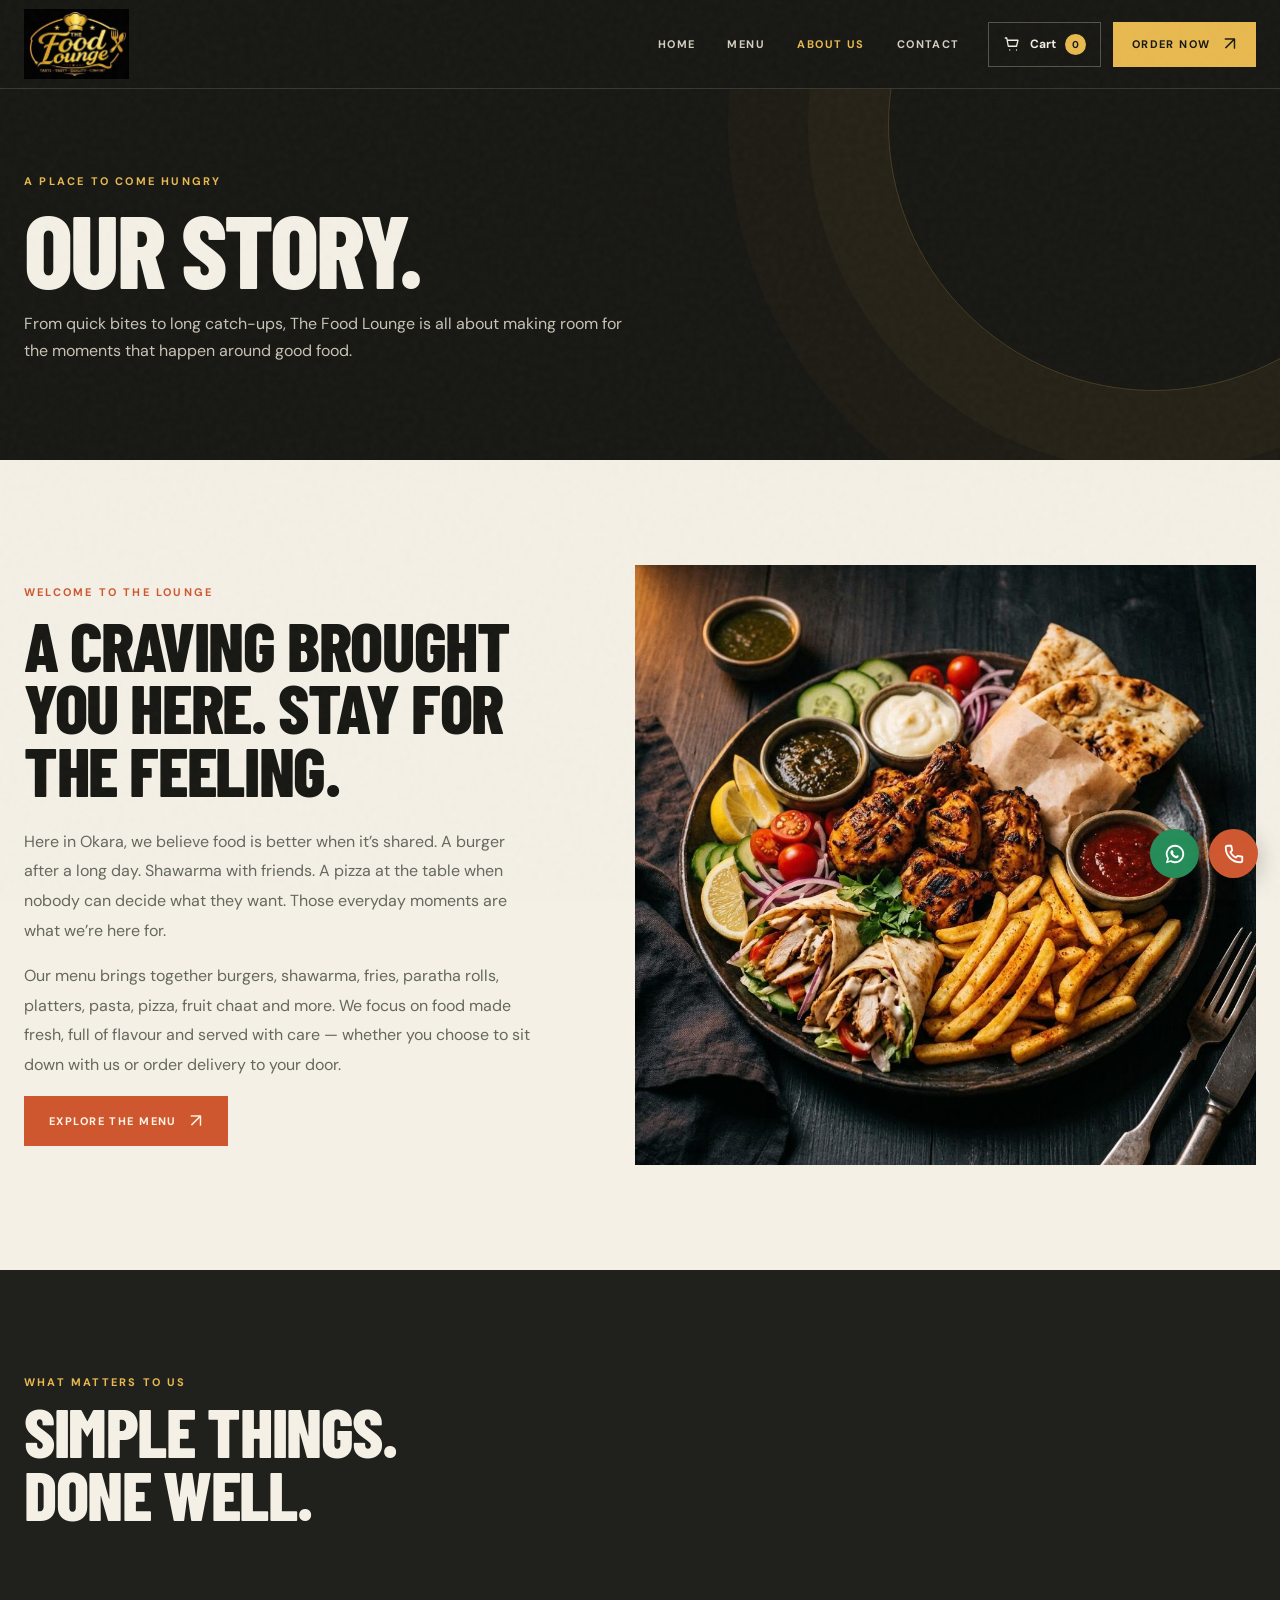
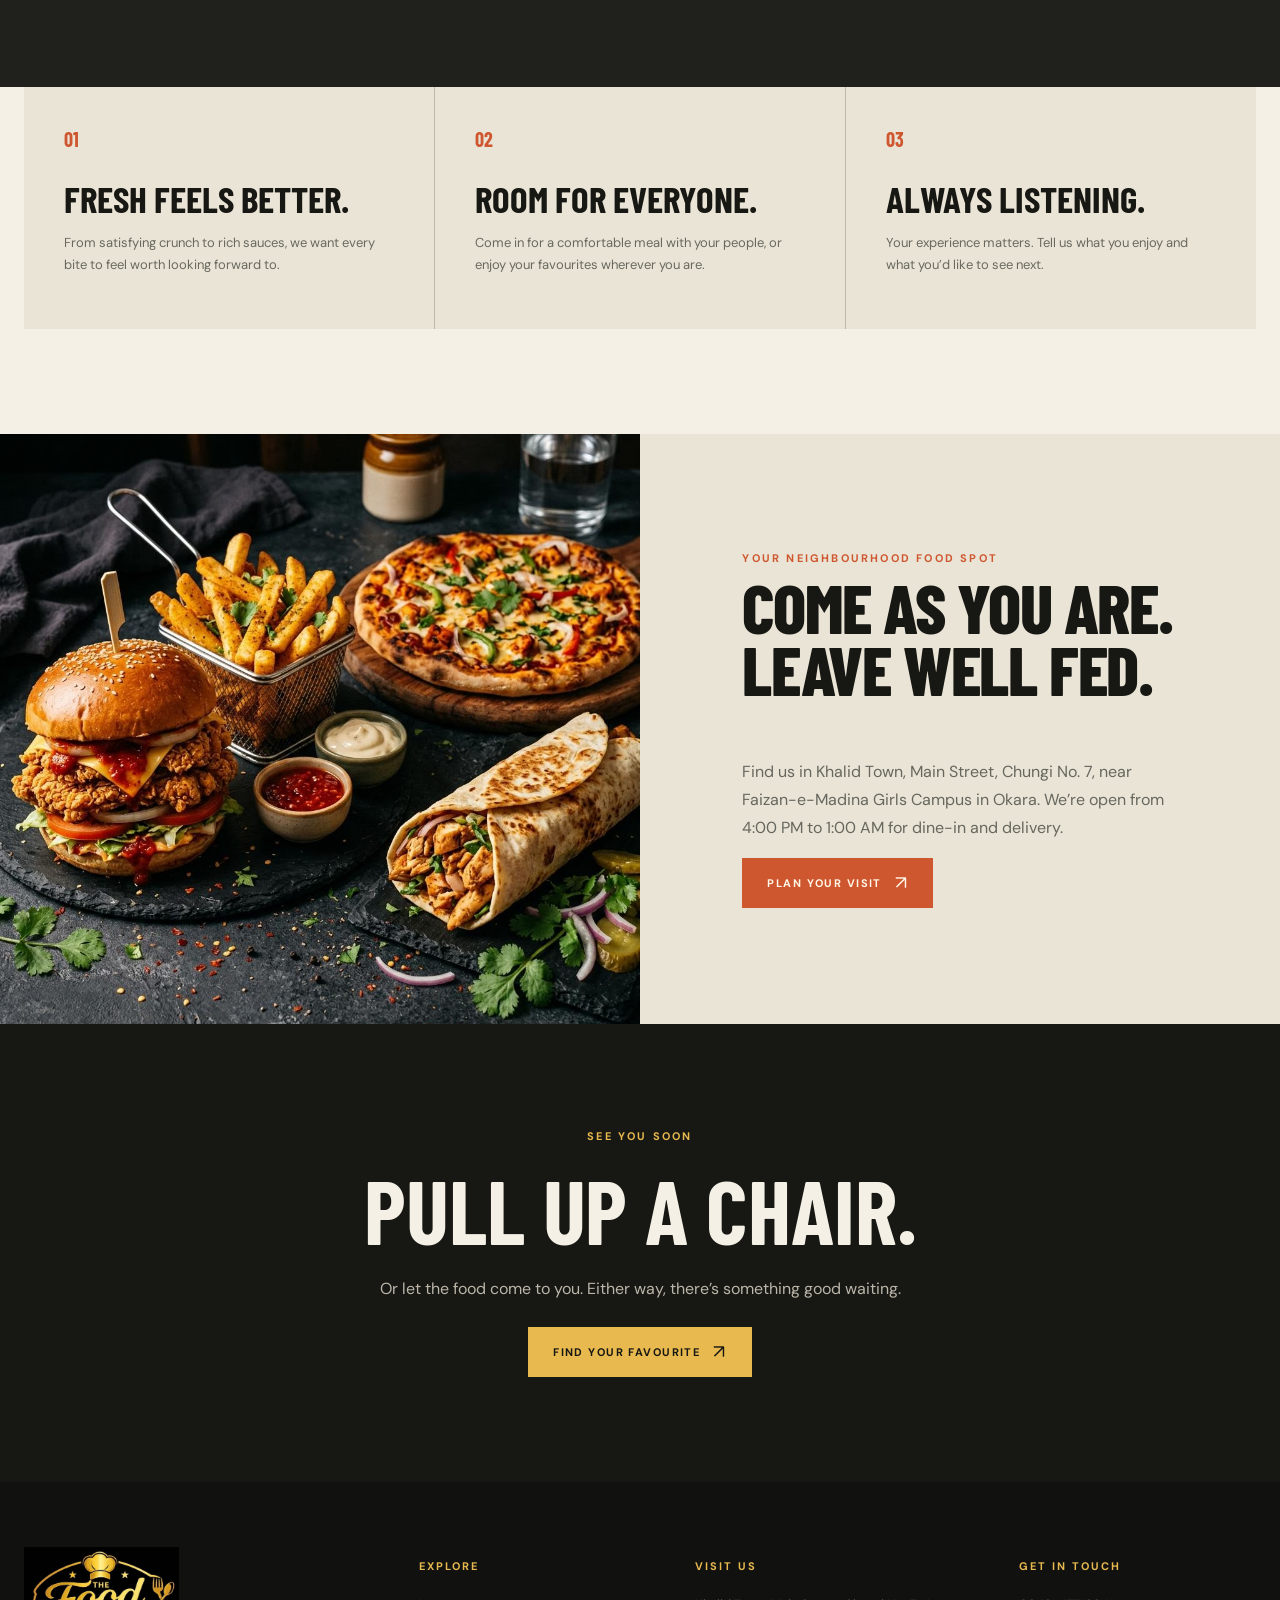
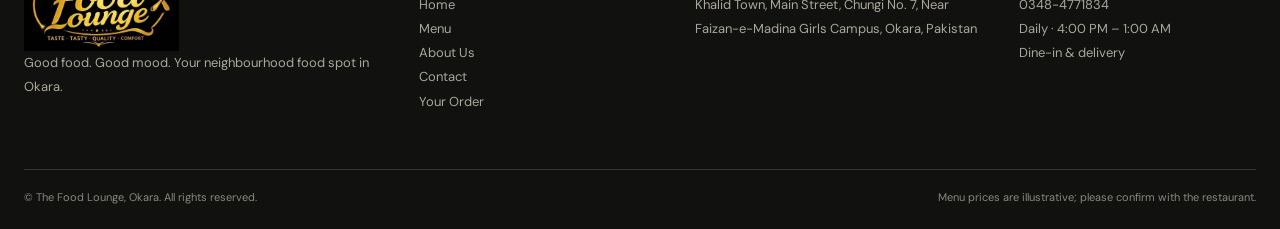
==== about.html @ 2a0e7af7 "new commit" ====
<!doctype html><html lang="en"><head><meta charset="utf-8"><meta name="viewport" content="width=device-width, initial-scale=1"><title>About Us | The Food Lounge Okara</title><meta name="description" content="Get to know The Food Lounge in Okara: fresh food, satisfying flavours, relaxed dine-in and convenient delivery."><meta property="og:type" content="website"><meta property="og:title" content="About The Food Lounge"><meta property="og:description" content="Good food and good company in the heart of Okara."><link rel="icon" href="assets/images/the-food-lounge-logo.jpg">  <script type="module" crossorigin src="./assets/main-DGqqAz1d.js"></script>
  <link rel="stylesheet" crossorigin href="./assets/main-Db4y8y1l.css">
</head><body>
<header class="site-header"><div class="wrap header-inner"><a class="brand" href="index.html" aria-label="The Food Lounge home"><img src="assets/images/the-food-lounge-logo.jpg" alt="The Food Lounge gold logo"></a><nav class="desktop-nav" aria-label="Main navigation"><a href="index.html">Home</a><a href="menu.html">Menu</a><a href="about.html" aria-current="page">About Us</a><a href="contact.html">Contact</a></nav><div class="header-actions"><a class="cart-link" href="order.html" aria-label="View order cart"><svg viewBox="0 0 24 24" fill="none" stroke="currentColor" stroke-width="1.7" aria-hidden="true"><path d="M3 4h2l2 11h11l2-8H6M9 20h.01M18 20h.01" stroke-linecap="round" stroke-linejoin="round"/></svg><span>Cart</span><span class="cart-count" data-cart-count>0</span></a><a class="btn btn-gold" href="menu.html">Order Now <span class="arrow">↗</span></a><button class="menu-toggle" type="button" aria-label="Open navigation" aria-expanded="false" aria-controls="mobile-nav"><span></span><span></span></button></div></div><nav class="mobile-nav" id="mobile-nav" aria-label="Mobile navigation"><a href="index.html">Home</a><a href="menu.html">Menu</a><a href="about.html" aria-current="page">About Us</a><a href="contact.html">Contact</a><a href="order.html">Order Now</a></nav></header>
<main><section class="page-hero"><div class="wrap"><p class="eyebrow light">A place to come hungry</p><h1 class="display">OUR STORY.</h1><p>From quick bites to long catch-ups, The Food Lounge is all about making room for the moments that happen around good food.</p></div></section><section class="section"><div class="wrap story-grid"><div><p class="eyebrow">Welcome to the lounge</p><h2 class="section-title">A craving brought you here. Stay for the feeling.</h2><p>Here in Okara, we believe food is better when it’s shared. A burger after a long day. Shawarma with friends. A pizza at the table when nobody can decide what they want. Those everyday moments are what we’re here for.</p><p>Our menu brings together burgers, shawarma, fries, paratha rolls, platters, pasta, pizza, fruit chaat and more. We focus on food made fresh, full of flavour and served with care — whether you choose to sit down with us or order delivery to your door.</p><a class="btn" href="menu.html">Explore the menu <span class="arrow">↗</span></a></div><img src="assets/images/platter.jpg" alt="A sharing platter with chicken, fries and sauces" loading="lazy"></div></section><section class="section dark-section"><div class="wrap"><p class="eyebrow light">What matters to us</p><h2 class="section-title">Simple things.<br>Done well.</h2></div></section><section class="section" style="padding-top:0"><div class="wrap values-grid"><article class="value"><b>01</b><h3>Fresh feels better.</h3><p>From satisfying crunch to rich sauces, we want every bite to feel worth looking forward to.</p></article><article class="value"><b>02</b><h3>Room for everyone.</h3><p>Come in for a comfortable meal with your people, or enjoy your favourites wherever you are.</p></article><article class="value"><b>03</b><h3>Always listening.</h3><p>Your experience matters. Tell us what you enjoy and what you’d like to see next.</p></article></div></section><section class="split-section"><div class="split-photo"><img src="assets/images/hero-feast.jpg" alt="An appetizing spread of fast food favourites" loading="lazy"></div><div class="split-copy"><p class="eyebrow">Your neighbourhood food spot</p><h2 class="section-title">Come as you are. Leave well fed.</h2><p>Find us in Khalid Town, Main Street, Chungi No. 7, near Faizan-e-Madina Girls Campus in Okara. We’re open from 4:00 PM to 1:00 AM for dine-in and delivery.</p><a class="btn" href="contact.html">Plan your visit <span class="arrow">↗</span></a></div></section><section class="final-cta"><p class="eyebrow light">See you soon</p><h2>Pull up a chair.</h2><p>Or let the food come to you. Either way, there’s something good waiting.</p><a class="btn btn-gold" href="menu.html">Find your favourite <span class="arrow">↗</span></a></section></main>
<footer class="site-footer"><div class="wrap"><div class="footer-grid"><div class="footer-brand"><a href="index.html"><img src="assets/images/the-food-lounge-logo.jpg" alt="The Food Lounge"></a><p>Good food. Good mood. Your neighbourhood food spot in Okara.</p></div><div><h3>Explore</h3><ul><li><a href="index.html">Home</a></li><li><a href="menu.html">Menu</a></li><li><a href="about.html">About Us</a></li><li><a href="contact.html">Contact</a></li><li><a href="order.html">Your Order</a></li></ul></div><div><h3>Visit us</h3><p>Khalid Town, Main Street, Chungi No. 7, Near Faizan-e-Madina Girls Campus, Okara, Pakistan</p></div><div><h3>Get in touch</h3><p><a href="tel:03484771834">0348-4771834</a><br>Daily · 4:00 PM – 1:00 AM<br>Dine-in & delivery</p></div></div><div class="footer-bottom"><span>© The Food Lounge, Okara. All rights reserved.</span><span>Menu prices are illustrative; please confirm with the restaurant.</span></div></div></footer>
<div class="float-actions"><a href="https://wa.me/923484771834" target="_blank" rel="noopener noreferrer" aria-label="Chat with The Food Lounge on WhatsApp"><svg viewBox="0 0 24 24" fill="currentColor" aria-hidden="true"><path d="M12 2a10 10 0 0 0-8.6 15.1L2 22l5.1-1.3A10 10 0 1 0 12 2Zm0 18a8 8 0 0 1-4.1-1.1l-.3-.2-3 .8.8-2.9-.2-.3A8 8 0 1 1 12 20Zm4.4-5.9c-.2-.1-1.4-.7-1.6-.8-.2-.1-.4-.1-.6.1l-.7.8c-.2.2-.3.2-.5.1a6.5 6.5 0 0 1-3.2-2.8c-.2-.3.2-.3.6-1 .1-.2 0-.4 0-.5l-.7-1.7c-.2-.4-.4-.4-.6-.4h-.5c-.2 0-.5.1-.7.3-.2.3-.9.9-.9 2.1s.9 2.4 1 2.6a9 9 0 0 0 3.5 3.1c1.4.6 1.9.7 2.6.6.4-.1 1.4-.6 1.6-1.2.2-.5.2-1 .2-1.1-.1-.1-.2-.2-.5-.3Z"/></svg></a><a class="call" href="tel:03484771834" aria-label="Call The Food Lounge"><svg viewBox="0 0 24 24" fill="none" stroke="currentColor" stroke-width="2" aria-hidden="true"><path d="M5 3h4l1 5-2 2c1.3 2.5 3.5 4.7 6 6l2-2 5 1v4c0 1-1 2-2 2C10 21 3 14 3 5c0-1 1-2 2-2Z" stroke-linejoin="round"/></svg></a></div><div class="toast" role="status" aria-live="polite"></div></body></html>
---- assets/main-Db4y8y1l.css ----
@import"https://fonts.googleapis.com/css2?family=Barlow+Condensed:wght@500;600;700;800;900&family=DM+Sans:wght@400;500;600;700&display=swap";:root{--ink:#171713;--coal:#20211d;--cream:#f4f0e6;--paper:#eae4d6;--gold:#e8b94f;--ember:#cf572f;--muted:#ada99c;--line:rgba(244,240,230,.17);--font-display:"Barlow Condensed",sans-serif;--font-body:"DM Sans",sans-serif}*{box-sizing:border-box}html{scroll-behavior:smooth}body{margin:0;background:var(--cream);color:var(--ink);font-family:var(--font-body);-webkit-font-smoothing:antialiased}body:after{content:"";position:fixed;inset:0;pointer-events:none;z-index:100;opacity:.035;background-image:url("data:image/svg+xml,%3Csvg viewBox='0 0 180 180' xmlns='http://www.w3.org/2000/svg'%3E%3Cfilter id='n'%3E%3CfeTurbulence type='fractalNoise' baseFrequency='.75' numOctaves='3' stitchTiles='stitch'/%3E%3C/filter%3E%3Crect width='100%25' height='100%25' filter='url(%23n)'/%3E%3C/svg%3E")}img{display:block;max-width:100%}a{text-decoration:none;color:inherit}button,input,textarea,select{font:inherit}button{cursor:pointer}button:disabled{opacity:.55;cursor:not-allowed}a:focus-visible,button:focus-visible,input:focus-visible,textarea:focus-visible,select:focus-visible{outline:2px solid var(--ember);outline-offset:3px}h1,h2,h3,p{margin-top:0}.wrap{width:min(100% - 48px,1320px);margin-inline:auto}.eyebrow{font-size:11px;font-weight:700;letter-spacing:.2em;text-transform:uppercase;color:var(--ember)}.eyebrow.light{color:var(--gold)}.display{font-family:var(--font-display);font-size:clamp(54px,8vw,118px);line-height:.86;letter-spacing:-.025em;text-transform:uppercase;font-weight:800}.section-title{font-family:var(--font-display);font-size:clamp(44px,5.4vw,78px);line-height:.9;letter-spacing:-.02em;text-transform:uppercase;font-weight:800}.body-lead{font-size:17px;line-height:1.7;color:#67685e;max-width:560px}.btn{border:1px solid transparent;display:inline-flex;align-items:center;justify-content:center;gap:13px;padding:15px 24px;min-height:50px;background:var(--ember);color:#fff6e7;font-size:11px;letter-spacing:.13em;text-transform:uppercase;font-weight:700;transition:transform .25s,background .25s,border-color .25s}.btn:hover{transform:translateY(-3px);background:#af4523}.btn-gold{background:var(--gold);color:var(--ink)}.btn-gold:hover{background:#f4ca69}.btn-outline{background:transparent;color:inherit;border-color:currentColor}.btn-outline:hover{background:var(--ink);color:var(--cream)}.btn-light{background:var(--cream);color:var(--ink)}.btn-light:hover{background:var(--gold)}.arrow{font-size:19px;font-weight:400;line-height:0}.site-header{position:sticky;top:0;z-index:50;background:#171713;color:var(--cream);border-bottom:1px solid #383831;transition:box-shadow .3s}.site-header.scrolled{box-shadow:0 10px 35px #0005}.header-inner{height:88px;display:flex;align-items:center;justify-content:space-between;gap:28px}.brand{display:flex;align-items:center;gap:12px;flex-shrink:0}.brand img{width:105px;height:71px;object-fit:contain}.brand-word{font-family:var(--font-display);font-size:22px;line-height:.87;font-weight:800;text-transform:uppercase;letter-spacing:.03em;display:none}.desktop-nav{display:flex;align-items:center;gap:32px;margin-left:auto}.desktop-nav a{font-size:11px;font-weight:700;text-transform:uppercase;letter-spacing:.13em;color:#d3cfc3;transition:color .2s}.desktop-nav a:hover,.desktop-nav a[aria-current=page]{color:var(--gold)}.header-actions{display:flex;align-items:center;gap:12px}.cart-link{border:1px solid #555348;display:inline-flex;align-items:center;justify-content:center;gap:9px;padding:0 14px;height:45px;font-size:12px;font-weight:700;white-space:nowrap}.cart-link svg{width:18px;height:18px}.cart-count{background:var(--gold);color:var(--ink);width:21px;height:21px;border-radius:50%;display:grid;place-items:center;font-size:10px}.header-actions .btn{min-height:45px;padding:12px 18px}.menu-toggle{display:none;width:45px;height:45px;border:1px solid #555348;background:none;color:var(--cream);align-items:center;justify-content:center;flex-direction:column;gap:5px}.menu-toggle span{width:19px;height:1px;background:currentColor;transition:transform .25s,opacity .25s}.menu-toggle[aria-expanded=true] span:first-child{transform:translateY(3px) rotate(45deg)}.menu-toggle[aria-expanded=true] span:last-child{transform:translateY(-3px) rotate(-45deg)}.mobile-nav{display:none;background:#20211d;border-top:1px solid #393a32;padding:10px 24px 24px}.mobile-nav a{display:block;border-bottom:1px solid #393a32;padding:15px 0;font-family:var(--font-display);font-size:26px;text-transform:uppercase;font-weight:700}.mobile-nav.open{display:block;animation:menuDown .25s ease both}@keyframes menuDown{0%{opacity:0;transform:translateY(-10px)}to{opacity:1;transform:translateY(0)}}.hero{background:var(--ink);color:var(--cream);min-height:680px;position:relative;overflow:hidden;display:grid;grid-template-columns:45% 55%}.hero-copy{padding:92px 3vw 65px max(24px,calc((100vw - 1320px)/2));position:relative;z-index:2;display:flex;flex-direction:column;align-items:flex-start;justify-content:center}.hero h1{font-family:var(--font-display);font-size:clamp(76px,8vw,142px);line-height:.78;letter-spacing:-.035em;text-transform:uppercase;margin:26px 0 30px}.hero h1 em{font-style:normal;color:var(--gold)}.hero-copy>p:not(.eyebrow){max-width:450px;color:#c9c4b8;line-height:1.75;font-size:16px}.hero-actions{display:flex;gap:12px;flex-wrap:wrap;margin-top:21px}.hero-image{min-height:620px;position:relative}.hero-image img{width:100%;height:100%;object-fit:cover}.hero-image:before{content:"";position:absolute;inset:0;background:linear-gradient(90deg,var(--ink) 0%,transparent 31%),linear-gradient(0deg,#17171380,transparent 28%);z-index:1}.hero-stamp{position:absolute;z-index:2;right:7%;bottom:9%;border:1px solid #f4f0e68a;border-radius:50%;width:120px;height:120px;display:flex;align-items:center;justify-content:center;text-align:center;transform:rotate(10deg);font-family:var(--font-display);font-weight:700;font-size:18px;line-height:.9;text-transform:uppercase;background:#17171385}.hero-meta{margin-top:58px;display:flex;align-items:center;gap:28px;color:#d7d1c1;font-size:11px;font-weight:700;letter-spacing:.1em;text-transform:uppercase}.hero-meta span+span{border-left:1px solid #5b584d;padding-left:28px}.ticker{background:var(--gold);overflow:hidden;white-space:nowrap;padding:13px 0;color:var(--ink);font-family:var(--font-display);font-weight:800;font-size:17px;text-transform:uppercase;letter-spacing:.13em}.ticker-track{display:inline-block;animation:marquee 38s linear infinite}.ticker span{padding:0 30px}.ticker b{font-size:10px;vertical-align:middle}@keyframes marquee{to{transform:translate(-50%)}}.section{padding:105px 0}.section-heading{display:flex;justify-content:space-between;align-items:end;gap:32px;margin-bottom:38px}.section-heading h2{margin:10px 0 0}.section-heading p{max-width:350px;color:#66675e;font-size:14px;line-height:1.7;margin:0}.popular-grid{display:grid;grid-template-columns:1.18fr 1fr 1fr;gap:16px}.food-card{background:#fffaf0;overflow:hidden;min-width:0;border:1px solid #e5dccb;transition:transform .25s,box-shadow .25s}.food-card:hover{transform:translateY(-5px);box-shadow:0 18px 40px #34271718}.food-card .card-image{height:235px;overflow:hidden;position:relative;background:#35352e}.food-card.featured .card-image{height:330px}.food-card img{width:100%;height:100%;object-fit:cover;transition:transform .55s}.food-card:hover img{transform:scale(1.05)}.card-image .tag{position:absolute;top:16px;left:16px;background:var(--gold);color:var(--ink);font-size:10px;text-transform:uppercase;letter-spacing:.1em;font-weight:700;padding:8px 11px}.food-card-body{padding:24px}.food-card h3{font-family:var(--font-display);font-size:30px;text-transform:uppercase;line-height:1;margin:0 0 8px}.food-card p{color:#77776d;font-size:13px;line-height:1.55;min-height:40px;margin:0 0 18px}.card-bottom{display:flex;align-items:center;justify-content:space-between;gap:10px}.price{font-family:var(--font-display);font-size:26px;font-weight:700;white-space:nowrap}.price small{font-size:11px;font-family:var(--font-body);font-weight:600;color:#77776d}.add-btn{background:var(--ink);color:var(--cream);border:0;padding:12px 14px;font-size:10px;font-weight:700;letter-spacing:.1em;text-transform:uppercase;white-space:nowrap;transition:background .2s}.add-btn:hover{background:var(--ember)}.dark-section{background:var(--coal);color:var(--cream)}.categories-grid{display:grid;grid-template-columns:repeat(4,1fr);border-top:1px solid var(--line);border-left:1px solid var(--line)}.category-tile{padding:26px 25px 24px;border-right:1px solid var(--line);border-bottom:1px solid var(--line);min-height:148px;display:flex;flex-direction:column;justify-content:space-between;transition:background .25s;color:var(--cream)}.category-tile:hover{background:#303129}.category-tile span:first-child{font-size:11px;color:var(--gold);letter-spacing:.14em}.category-tile strong{font-family:var(--font-display);font-size:31px;line-height:1;text-transform:uppercase}.category-tile .arrow{align-self:flex-end;color:var(--gold)}.split-section{display:grid;grid-template-columns:1fr 1fr;min-height:590px}.split-photo{position:relative;overflow:hidden;background:#333}.split-photo img{width:100%;height:100%;object-fit:cover;position:absolute;inset:0}.split-copy{padding:100px min(8vw,110px);display:flex;flex-direction:column;align-items:start;justify-content:center;background:var(--paper)}.split-copy .section-title{max-width:540px}.split-copy p:not(.eyebrow){max-width:460px;color:#66675e;line-height:1.75}.feature-list{list-style:none;padding:0;margin:20px 0 30px;width:100%;max-width:490px}.feature-list li{border-top:1px solid #c9c1b2;padding:15px 0;display:flex;gap:20px;font-size:14px}.feature-list b{font-family:var(--font-display);font-size:19px;color:var(--ember)}.service-grid{display:grid;grid-template-columns:1fr 1fr;gap:18px}.service-card{padding:48px;background:#eee7d9;min-height:300px;display:flex;flex-direction:column;align-items:start;justify-content:space-between}.service-card:nth-child(2){background:#d9c5a0}.service-card .service-num{font-family:var(--font-display);font-size:18px;color:var(--ember)}.service-card h3{font-family:var(--font-display);font-size:49px;text-transform:uppercase;line-height:.95;margin:0}.service-card p{max-width:400px;color:#55554d;line-height:1.65;font-size:14px}.service-card a{font-size:11px;text-transform:uppercase;font-weight:800;letter-spacing:.1em;border-bottom:1px solid currentColor;padding-bottom:6px}.quote-section{text-align:center;padding:115px 0;background:var(--cream)}.quote-section .section-title{max-width:930px;margin:18px auto 24px}.quote-section p:last-child{color:#77776d;font-size:14px}.location-band{background:var(--ember);color:var(--cream);padding:70px 0}.location-band .wrap{display:flex;justify-content:space-between;align-items:center;gap:32px}.location-band h2{font-family:var(--font-display);font-size:clamp(43px,5vw,74px);line-height:.95;text-transform:uppercase;margin:8px 0 0}.location-band p{font-size:14px;line-height:1.7;max-width:470px}.final-cta{background:var(--ink);color:var(--cream);text-align:center;padding:105px 24px}.final-cta h2{font-family:var(--font-display);font-size:clamp(55px,7vw,105px);text-transform:uppercase;line-height:.87;margin:14px 0 29px}.final-cta p{color:#bbb6a9;margin-bottom:28px}.site-footer{background:#11120f;color:#d1cabb;padding:65px 0 25px}.footer-grid{display:grid;grid-template-columns:1.5fr 1fr 1.2fr 1fr;gap:40px}.footer-brand img{width:155px}.site-footer h3{color:var(--gold);font-size:11px;text-transform:uppercase;letter-spacing:.18em;margin:12px 0 20px}.site-footer p,.site-footer a{font-size:13px;line-height:1.85;color:#aaa69a}.site-footer a:hover{color:var(--gold)}.site-footer ul{list-style:none;padding:0;margin:0}.footer-bottom{border-top:1px solid #35362f;margin-top:55px;padding-top:20px;display:flex;justify-content:space-between;gap:20px;color:#89877d;font-size:11px}.float-actions{position:fixed;right:22px;bottom:22px;z-index:45;display:flex;flex-direction:row;align-items:center;gap:10px}.float-actions a{width:49px;height:49px;display:grid;place-items:center;border-radius:50%;background:#248c58;color:#fff;box-shadow:0 6px 23px #0004;transition:transform .25s}.float-actions a:hover{transform:translateY(-4px)}.float-actions a.call{background:var(--ember)}.float-actions svg{width:22px;height:22px}.page-hero{background:var(--ink);color:var(--cream);padding:85px 0 80px;position:relative;overflow:hidden}.page-hero:after{content:"";position:absolute;width:530px;height:530px;border:1px solid #e8b94f3a;border-radius:50%;right:-140px;top:-230px;box-shadow:0 0 0 80px #e8b94f0a,0 0 0 160px #e8b94f07}.page-hero .wrap{position:relative;z-index:1}.page-hero h1{margin:16px 0 18px}.page-hero p:last-child{color:#c8c3b5;max-width:620px;line-height:1.7}.menu-layout{display:grid;grid-template-columns:230px minmax(0,1fr);gap:42px;padding:58px 0 105px}.menu-sidebar{position:sticky;top:110px;align-self:start}.menu-sidebar h2{font-family:var(--font-display);font-size:23px;text-transform:uppercase}.category-nav{display:flex;flex-direction:column;gap:3px}.category-nav a{padding:12px 14px;font-size:12px;font-weight:700;text-transform:uppercase;letter-spacing:.07em;border-left:2px solid transparent;transition:background .2s}.category-nav a:hover,.category-nav a.active{background:#e7decf;border-left-color:var(--ember)}.menu-main{min-width:0}.menu-note{background:#e8dfcc;padding:15px 20px;font-size:12px;line-height:1.5;color:#5d594e;border-left:3px solid var(--ember);margin-bottom:34px}.menu-section{scroll-margin-top:110px;margin-bottom:60px}.menu-section-head{display:flex;align-items:baseline;justify-content:space-between;border-bottom:1px solid #cfc7b8;margin-bottom:19px;padding-bottom:12px}.menu-section-head h2{font-family:var(--font-display);font-size:43px;text-transform:uppercase;line-height:1;margin:0}.menu-section-head span{color:var(--ember);font-family:var(--font-display);font-size:18px;font-weight:700}.menu-grid{display:grid;grid-template-columns:repeat(2,minmax(0,1fr));gap:15px}.menu-grid .food-card{display:grid;grid-template-columns:38% 62%;min-height:188px}.menu-grid .card-image{height:100%;min-height:188px}.menu-grid .food-card-body{padding:19px;display:flex;flex-direction:column}.menu-grid .food-card h3{font-size:25px}.menu-grid .food-card p{font-size:12px;min-height:0;flex:1;margin-bottom:12px}.menu-grid .price{font-size:23px}.menu-grid .add-btn{padding:10px;font-size:9px}.story-grid{display:grid;grid-template-columns:.9fr 1.1fr;gap:8vw;align-items:center}.story-grid img{width:100%;height:600px;object-fit:cover}.story-grid .section-title{margin:15px 0 26px}.story-grid p:not(.eyebrow){line-height:1.85;color:#66675e}.values-grid{display:grid;grid-template-columns:repeat(3,1fr);gap:1px;background:#bdb7a9}.value{padding:40px;background:var(--paper);min-height:235px}.value b{color:var(--ember);font-family:var(--font-display);font-size:20px}.value h3{font-family:var(--font-display);font-size:37px;text-transform:uppercase;margin:24px 0 12px}.value p{font-size:13px;color:#69695f;line-height:1.7}.contact-layout{display:grid;grid-template-columns:1fr 1.1fr;gap:55px;padding:90px 0}.contact-list{margin:30px 0}.contact-list div{border-top:1px solid #cec6b7;padding:20px 0}.contact-list dt{font-size:11px;letter-spacing:.15em;font-weight:700;text-transform:uppercase;color:var(--ember);margin-bottom:8px}.contact-list dd{margin:0;font-family:var(--font-display);font-size:25px;line-height:1.15;font-weight:600}.contact-list dd a:hover{color:var(--ember)}.contact-map{background:#d5c9ae;min-height:510px;display:flex;flex-direction:column}.contact-map iframe{border:0;width:100%;height:100%;min-height:440px;flex:1}.map-caption{padding:14px 18px;font-size:12px;color:#4f514a}.contact-actions{display:flex;gap:10px;flex-wrap:wrap}.checkout-layout{display:grid;grid-template-columns:minmax(0,1.25fr) minmax(310px,.75fr);gap:46px;padding:75px 0 110px}.checkout-panel,.summary-panel{background:#fffbf3;border:1px solid #e1d9cb;padding:34px}.checkout-panel h2,.summary-panel h2{font-family:var(--font-display);font-size:37px;text-transform:uppercase;margin:0 0 25px}.summary-panel{align-self:start;position:sticky;top:110px}.form-grid{display:grid;grid-template-columns:1fr 1fr;gap:20px}.field{display:flex;flex-direction:column;gap:8px;margin-bottom:20px}.field label,.field legend{font-size:11px;text-transform:uppercase;letter-spacing:.1em;font-weight:700}.field input,.field textarea{width:100%;border:1px solid #d0c8ba;background:#f7f2e8;padding:14px 15px;border-radius:0;color:var(--ink);outline:none}.field textarea{resize:vertical;min-height:95px}.field input:focus,.field textarea:focus{border-color:var(--ember)}.radio-row{display:flex;gap:10px}.radio-card{flex:1;position:relative}.radio-card input{position:absolute;opacity:0}.radio-card span{display:block;text-align:center;padding:16px;border:1px solid #d0c8ba;font-size:12px;font-weight:700;text-transform:uppercase;cursor:pointer}.radio-card input:checked+span{border-color:var(--ember);background:#f6e4d7;color:#a83919}.radio-card input:focus-visible+span{outline:2px solid var(--ember)}.conditional{display:none}.conditional.visible{display:block}.checkout-submit{width:100%;margin-top:10px}.form-hint{font-size:12px;color:#79776d;line-height:1.6;margin:14px 0 0}.order-empty{text-align:center;padding:35px 10px;color:#68685d}.order-empty svg{width:45px;height:45px;color:var(--ember);margin:0 auto 16px}.order-empty h3{font-family:var(--font-display);font-size:30px;text-transform:uppercase;color:var(--ink);margin-bottom:5px}.cart-row{border-top:1px solid #ded5c5;padding:17px 0;display:grid;grid-template-columns:1fr auto;gap:6px 10px}.cart-row h3{font-family:var(--font-display);text-transform:uppercase;font-size:22px;margin:0 0 4px;line-height:1}.cart-row p{font-size:11px;color:#77776d;line-height:1.5;margin:0}.cart-row strong{font-family:var(--font-display);font-size:20px}.cart-controls{display:flex;align-items:center;gap:8px;grid-column:1/-1}.cart-controls button{border:1px solid #c9c1b3;background:none;width:28px;height:28px;display:grid;place-items:center}.cart-controls .remove{border:0;width:auto;margin-left:auto;color:#a74429;text-decoration:underline;font-size:11px}.summary-totals{border-top:1px solid #bdb5a7;margin-top:15px;padding-top:18px}.summary-totals div{display:flex;justify-content:space-between;margin-bottom:11px;font-size:13px}.summary-totals .grand{font-family:var(--font-display);font-size:28px;text-transform:uppercase;font-weight:700;border-top:1px solid #ded5c5;padding-top:15px}.clear-cart{background:none;border:none;color:#a74429;text-decoration:underline;padding:0;font-size:11px;margin-top:10px}.modal{border:0;padding:0;background:#fbf6eb;color:var(--ink);width:min(92vw,780px);max-height:min(90dvh,850px);box-shadow:0 30px 90px #0008}.modal::backdrop{background:#11120fd6;-webkit-backdrop-filter:blur(5px);backdrop-filter:blur(5px)}.modal-inner{display:grid;grid-template-columns:40% 60%;max-height:min(90dvh,850px)}.modal-photo{position:relative;min-height:100%;background:#333}.modal-photo img{width:100%;height:100%;object-fit:cover;position:absolute}.modal-content{padding:34px;overflow:auto}.modal-top{display:flex;justify-content:space-between;align-items:start;gap:20px}.modal-close{background:none;border:1px solid #c7bda9;font-size:24px;width:35px;height:35px;line-height:1}.modal h2{font-family:var(--font-display);font-size:43px;line-height:1;text-transform:uppercase;margin:8px 0}.modal-description{font-size:13px;line-height:1.6;color:#727267}.option-group{margin-top:21px;border-top:1px solid #ded5c5;padding-top:17px}.option-group h3{font-size:11px;text-transform:uppercase;letter-spacing:.14em;margin:0 0 13px}.option-list{display:flex;flex-wrap:wrap;gap:8px}.option{position:relative}.option input{position:absolute;opacity:0}.option span{display:block;padding:10px 13px;border:1px solid #cfc5b3;font-size:11px;cursor:pointer}.option input:checked+span{border-color:var(--ember);background:#f7e1d3}.option input:focus-visible+span{outline:2px solid var(--ember)}.quantity-picker{display:inline-flex;align-items:center;border:1px solid #cfc5b3}.quantity-picker button{width:40px;height:39px;border:0;background:none;font-size:20px}.quantity-picker output{min-width:31px;text-align:center;font-size:13px;font-weight:700}.modal-bottom{display:flex;gap:15px;align-items:center;justify-content:space-between;margin-top:28px}.modal-bottom .btn{flex:1}.modal-total{font-family:var(--font-display);font-size:30px;font-weight:700;white-space:nowrap}.toast{position:fixed;left:50%;bottom:25px;transform:translate(-50%,20px);opacity:0;pointer-events:none;background:var(--ink);color:var(--cream);padding:13px 21px;z-index:90;font-size:12px;transition:transform .3s,opacity .3s;box-shadow:0 12px 30px #0003}.toast.show{opacity:1;transform:translate(-50%)}.reveal{opacity:0;transform:translateY(22px);transition:opacity .7s,transform .7s}.reveal.is-visible{opacity:1;transform:translateY(0)}@media(max-width:1100px){.desktop-nav{gap:18px}.header-actions .btn{display:none}.menu-layout{grid-template-columns:185px 1fr;gap:25px}.menu-grid{grid-template-columns:1fr}.popular-grid{grid-template-columns:repeat(3,1fr)}.food-card.featured .card-image{height:235px}.footer-grid{grid-template-columns:1.3fr 1fr 1fr}}@media(max-width:800px){.wrap{width:min(100% - 36px,1320px)}.header-inner{height:72px}.brand img{width:89px;height:60px}.desktop-nav{display:none}.menu-toggle{display:flex}.hero{grid-template-columns:1fr;min-height:0}.hero-copy{padding:85px 24px 46px;order:1}.hero-image{order:0;height:420px;min-height:0}.hero-image:before{background:linear-gradient(0deg,var(--ink),transparent 45%)}.hero h1{font-size:clamp(75px,13vw,118px)}.hero-meta{margin-top:43px}.categories-grid{grid-template-columns:repeat(3,1fr)}.split-section{grid-template-columns:1fr}.split-photo{height:440px}.split-copy{padding:65px 28px}.contact-layout,.checkout-layout,.story-grid{grid-template-columns:1fr}.summary-panel{position:static}.story-grid img{height:480px}.contact-map{min-height:450px}.footer-grid{grid-template-columns:repeat(2,1fr)}.menu-layout{display:block;padding-top:25px}.menu-sidebar{position:sticky;top:72px;z-index:20;background:var(--cream);margin:0 -18px 26px;padding:12px 18px;border-bottom:1px solid #d8cfbf}.menu-sidebar h2{display:none}.category-nav{flex-direction:row;overflow-x:auto;scrollbar-width:none}.category-nav::-webkit-scrollbar{display:none}.category-nav a{white-space:nowrap;border-left:0;border-bottom:2px solid transparent;padding:12px}.category-nav a:hover,.category-nav a.active{border-left:0;border-bottom-color:var(--ember)}.menu-grid{grid-template-columns:repeat(2,1fr)}.menu-grid .food-card{display:block}.menu-grid .card-image{height:170px;min-height:0}.menu-section{scroll-margin-top:140px}}@media(max-width:600px){.wrap{width:min(100% - 32px,1320px)}.header-actions{gap:7px}.cart-link{height:42px;padding:0 9px}.header-inner{gap:5px}.hero-image{height:310px}.hero-stamp{width:90px;height:90px;font-size:14px}.hero-copy{padding:47px 18px 52px}.hero h1{font-size:clamp(72px,17vw,105px);margin:18px 0 23px}.hero-meta{gap:13px;font-size:9px;flex-wrap:wrap}.hero-meta span+span{padding-left:13px}.section{padding:70px 0}.section-heading{display:block}.section-heading p{margin-top:16px}.popular-grid{grid-template-columns:1fr}.food-card.featured .card-image,.food-card .card-image{height:240px}.categories-grid{grid-template-columns:repeat(2,1fr)}.category-tile{min-height:120px;padding:18px}.category-tile strong{font-size:25px}.split-photo{height:340px}.service-grid,.values-grid{grid-template-columns:1fr}.service-card{padding:30px;min-height:260px}.quote-section{padding:80px 0}.location-band .wrap{display:block}.location-band .btn{margin-top:16px}.footer-grid{grid-template-columns:1fr 1fr;gap:25px}.footer-grid>div:first-child{grid-column:1/-1}.footer-bottom{display:block}.page-hero{padding:64px 0}.menu-grid{grid-template-columns:1fr}.menu-grid .food-card{display:grid;grid-template-columns:36% 64%;min-height:166px}.menu-grid .card-image{height:100%;min-height:166px}.menu-grid .food-card-body{padding:15px}.menu-grid .food-card h3{font-size:24px}.menu-grid .card-bottom{align-items:end}.menu-grid .price{font-size:21px}.menu-grid .add-btn{font-size:9px;padding:10px 8px}.contact-layout,.checkout-layout{padding:55px 0;gap:28px}.contact-map iframe{min-height:330px}.checkout-panel,.summary-panel{padding:24px 18px}.form-grid{grid-template-columns:1fr;gap:0}.modal-inner{display:block;overflow:auto}.modal-photo{height:180px;min-height:0}.modal-photo img{position:static}.modal-content{padding:24px}.modal h2{font-size:35px}.modal-bottom{align-items:stretch;flex-direction:column}.modal-bottom .btn{width:100%}.float-actions{right:13px;bottom:13px}.float-actions a{width:44px;height:44px}}@media(prefers-reduced-motion:reduce){*,*:before,*:after{scroll-behavior:auto!important;animation-duration:.01ms!important;transition-duration:.01ms!important}.reveal{opacity:1;transform:none}}
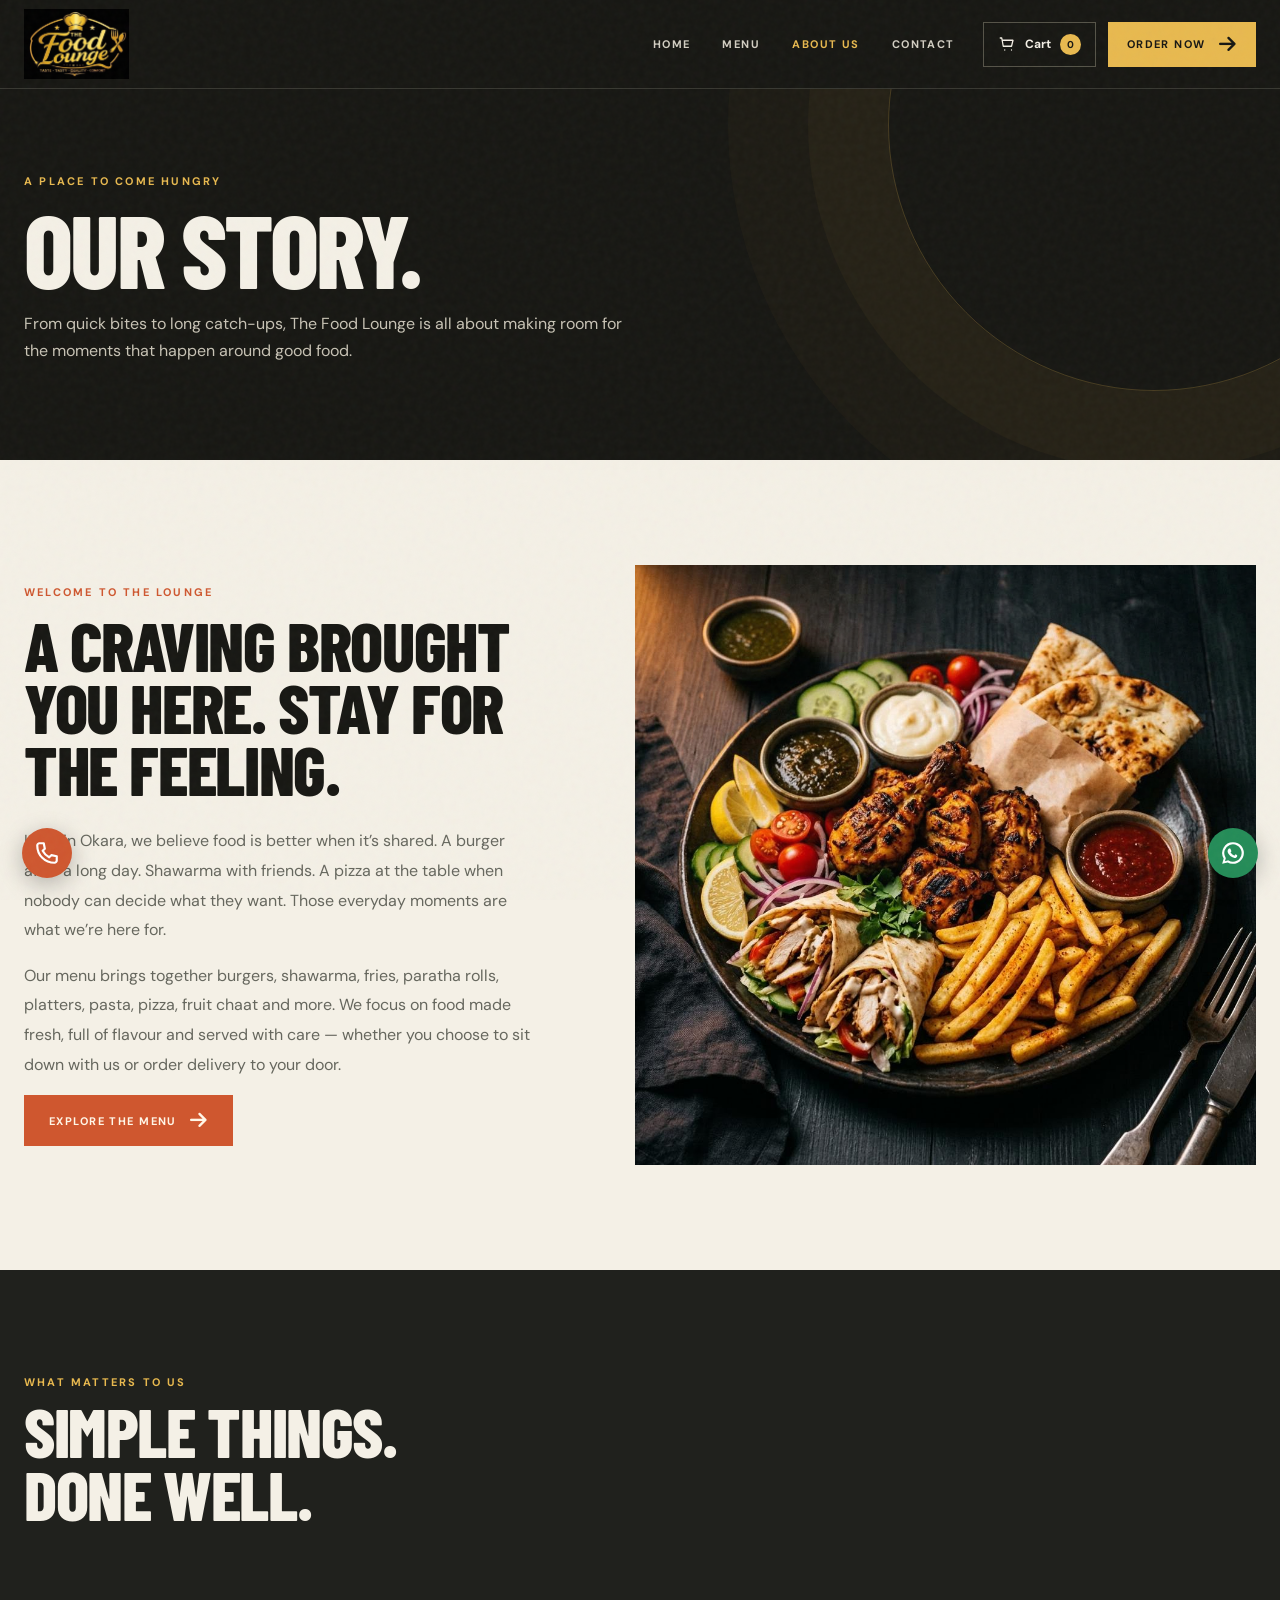
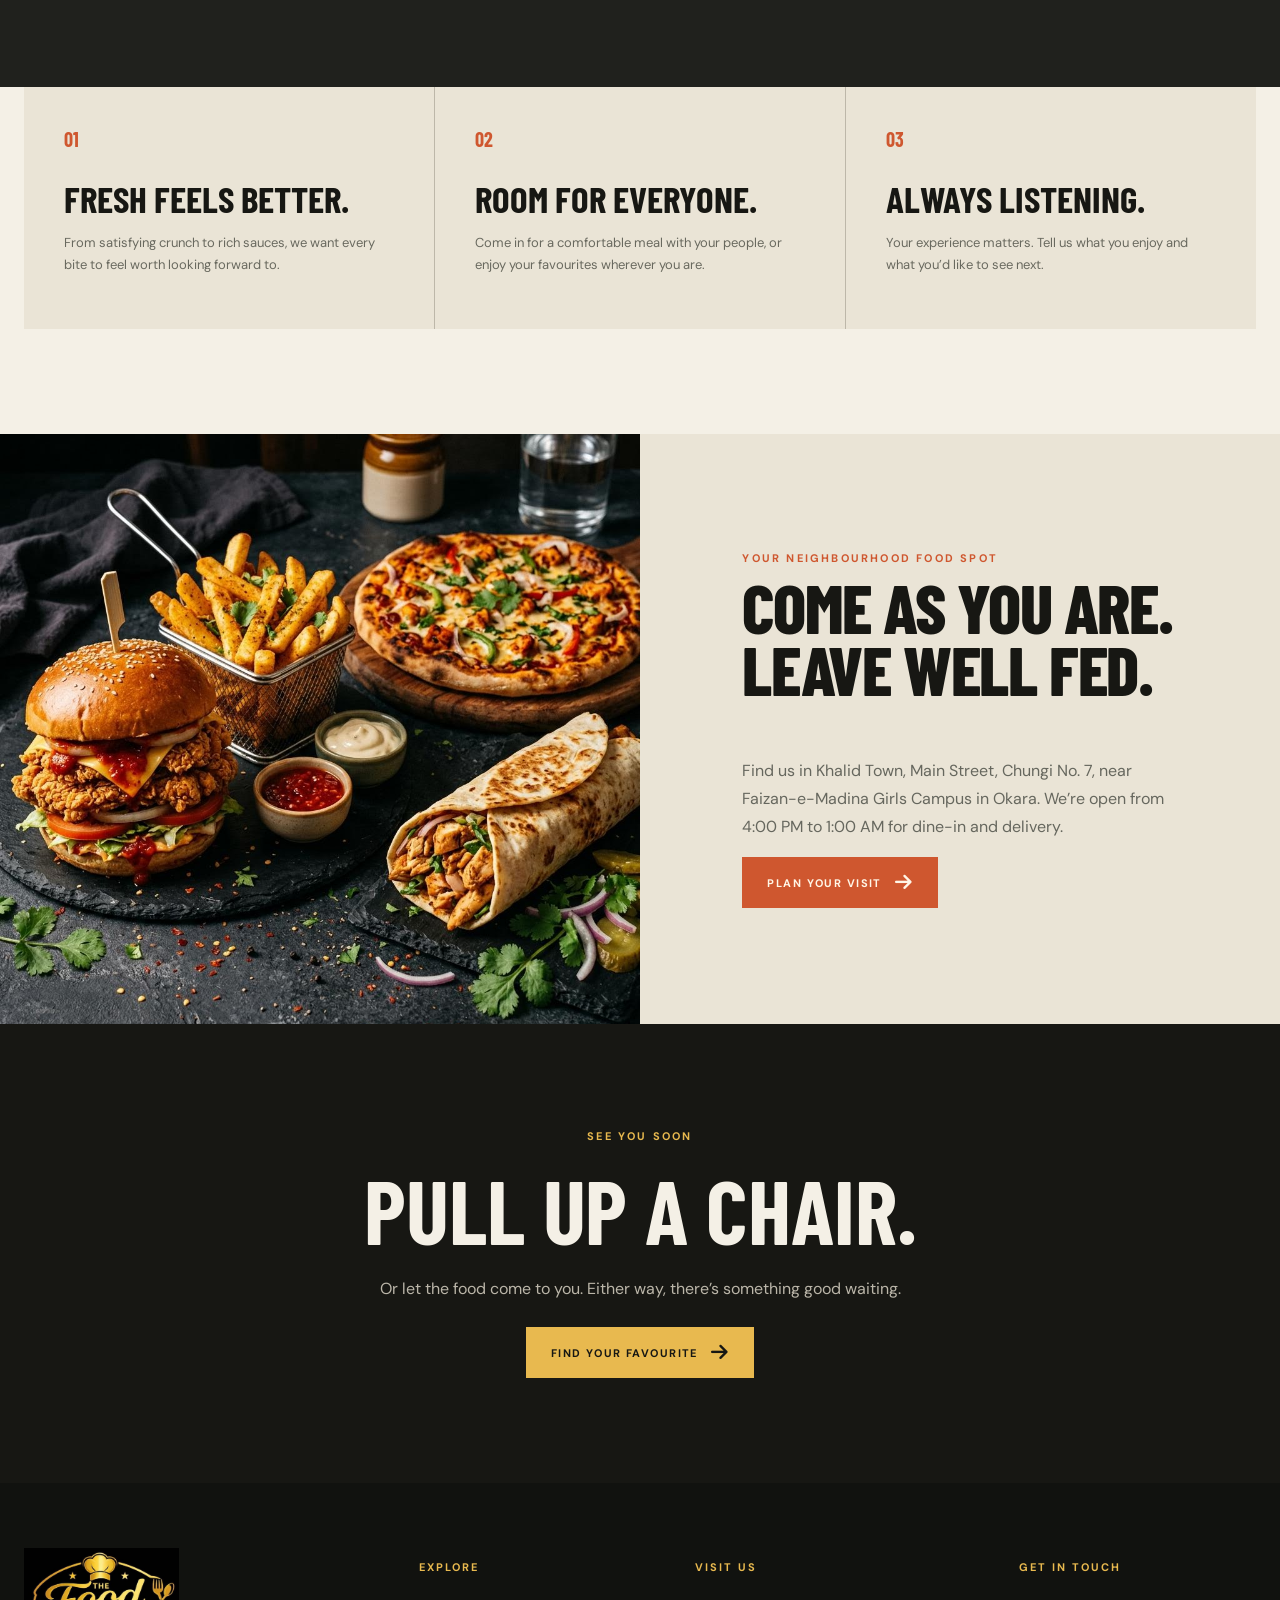
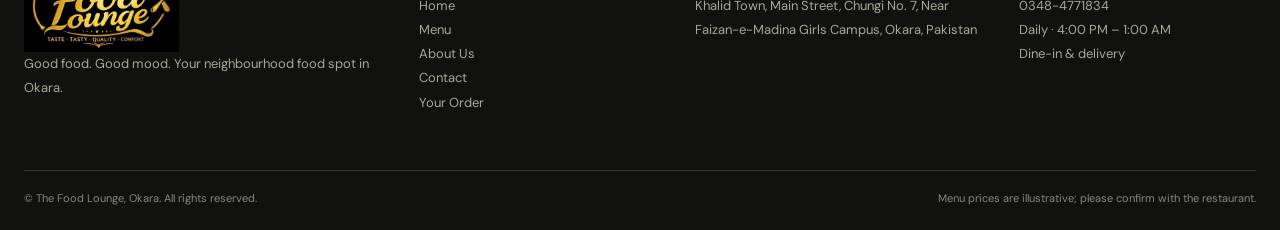
==== commit fa99b28a: "new commit" ====
--- a/about.html
+++ b/about.html
@@ -1,7 +1,8 @@
-<!doctype html><html lang="en"><head><meta charset="utf-8"><meta name="viewport" content="width=device-width, initial-scale=1"><title>About Us | The Food Lounge Okara</title><meta name="description" content="Get to know The Food Lounge in Okara: fresh food, satisfying flavours, relaxed dine-in and convenient delivery."><meta property="og:type" content="website"><meta property="og:title" content="About The Food Lounge"><meta property="og:description" content="Good food and good company in the heart of Okara."><link rel="icon" href="assets/images/the-food-lounge-logo.jpg">  <script type="module" crossorigin src="./assets/main-DGqqAz1d.js"></script>
-  <link rel="stylesheet" crossorigin href="./assets/main-Db4y8y1l.css">
+<!doctype html><html lang="en"><head><meta charset="utf-8"><meta name="viewport" content="width=device-width, initial-scale=1"><title>About Us | The Food Lounge Okara</title><meta name="description" content="Get to know The Food Lounge in Okara: fresh food, satisfying flavours, relaxed dine-in and convenient delivery."><meta property="og:type" content="website"><meta property="og:title" content="About The Food Lounge"><meta property="og:description" content="Good food and good company in the heart of Okara."><link rel="icon" href="assets/images/the-food-lounge-logo.jpg">  <script type="module" crossorigin src="./assets/main.js"></script>
+  <link rel="stylesheet" href="https://cdnjs.cloudflare.com/ajax/libs/font-awesome/6.7.2/css/all.min.css">
+<link rel="stylesheet" crossorigin href="./assets/styles.css">
 </head><body>
-<header class="site-header"><div class="wrap header-inner"><a class="brand" href="index.html" aria-label="The Food Lounge home"><img src="assets/images/the-food-lounge-logo.jpg" alt="The Food Lounge gold logo"></a><nav class="desktop-nav" aria-label="Main navigation"><a href="index.html">Home</a><a href="menu.html">Menu</a><a href="about.html" aria-current="page">About Us</a><a href="contact.html">Contact</a></nav><div class="header-actions"><a class="cart-link" href="order.html" aria-label="View order cart"><svg viewBox="0 0 24 24" fill="none" stroke="currentColor" stroke-width="1.7" aria-hidden="true"><path d="M3 4h2l2 11h11l2-8H6M9 20h.01M18 20h.01" stroke-linecap="round" stroke-linejoin="round"/></svg><span>Cart</span><span class="cart-count" data-cart-count>0</span></a><a class="btn btn-gold" href="menu.html">Order Now <span class="arrow">↗</span></a><button class="menu-toggle" type="button" aria-label="Open navigation" aria-expanded="false" aria-controls="mobile-nav"><span></span><span></span></button></div></div><nav class="mobile-nav" id="mobile-nav" aria-label="Mobile navigation"><a href="index.html">Home</a><a href="menu.html">Menu</a><a href="about.html" aria-current="page">About Us</a><a href="contact.html">Contact</a><a href="order.html">Order Now</a></nav></header>
-<main><section class="page-hero"><div class="wrap"><p class="eyebrow light">A place to come hungry</p><h1 class="display">OUR STORY.</h1><p>From quick bites to long catch-ups, The Food Lounge is all about making room for the moments that happen around good food.</p></div></section><section class="section"><div class="wrap story-grid"><div><p class="eyebrow">Welcome to the lounge</p><h2 class="section-title">A craving brought you here. Stay for the feeling.</h2><p>Here in Okara, we believe food is better when it’s shared. A burger after a long day. Shawarma with friends. A pizza at the table when nobody can decide what they want. Those everyday moments are what we’re here for.</p><p>Our menu brings together burgers, shawarma, fries, paratha rolls, platters, pasta, pizza, fruit chaat and more. We focus on food made fresh, full of flavour and served with care — whether you choose to sit down with us or order delivery to your door.</p><a class="btn" href="menu.html">Explore the menu <span class="arrow">↗</span></a></div><img src="assets/images/platter.jpg" alt="A sharing platter with chicken, fries and sauces" loading="lazy"></div></section><section class="section dark-section"><div class="wrap"><p class="eyebrow light">What matters to us</p><h2 class="section-title">Simple things.<br>Done well.</h2></div></section><section class="section" style="padding-top:0"><div class="wrap values-grid"><article class="value"><b>01</b><h3>Fresh feels better.</h3><p>From satisfying crunch to rich sauces, we want every bite to feel worth looking forward to.</p></article><article class="value"><b>02</b><h3>Room for everyone.</h3><p>Come in for a comfortable meal with your people, or enjoy your favourites wherever you are.</p></article><article class="value"><b>03</b><h3>Always listening.</h3><p>Your experience matters. Tell us what you enjoy and what you’d like to see next.</p></article></div></section><section class="split-section"><div class="split-photo"><img src="assets/images/hero-feast.jpg" alt="An appetizing spread of fast food favourites" loading="lazy"></div><div class="split-copy"><p class="eyebrow">Your neighbourhood food spot</p><h2 class="section-title">Come as you are. Leave well fed.</h2><p>Find us in Khalid Town, Main Street, Chungi No. 7, near Faizan-e-Madina Girls Campus in Okara. We’re open from 4:00 PM to 1:00 AM for dine-in and delivery.</p><a class="btn" href="contact.html">Plan your visit <span class="arrow">↗</span></a></div></section><section class="final-cta"><p class="eyebrow light">See you soon</p><h2>Pull up a chair.</h2><p>Or let the food come to you. Either way, there’s something good waiting.</p><a class="btn btn-gold" href="menu.html">Find your favourite <span class="arrow">↗</span></a></section></main>
+<header class="site-header"><div class="wrap header-inner"><a class="brand" href="index.html" aria-label="The Food Lounge home"><img src="assets/images/the-food-lounge-logo.jpg" alt="The Food Lounge gold logo"></a><nav class="desktop-nav" aria-label="Main navigation"><a href="index.html">Home</a><a href="menu.html">Menu</a><a href="about.html" aria-current="page">About Us</a><a href="contact.html">Contact</a></nav><div class="header-actions"><a class="cart-link" href="order.html" aria-label="View order cart"><svg viewBox="0 0 24 24" fill="none" stroke="currentColor" stroke-width="1.7" aria-hidden="true"><path d="M3 4h2l2 11h11l2-8H6M9 20h.01M18 20h.01" stroke-linecap="round" stroke-linejoin="round"/></svg><span>Cart</span><span class="cart-count" data-cart-count>0</span></a><a class="btn btn-gold" href="menu.html">Order Now <span class="arrow"><i class="fa-solid fa-arrow-right"></i></span></a><button class="menu-toggle" type="button" aria-label="Open navigation" aria-expanded="false" aria-controls="mobile-nav"><span></span><span></span></button></div></div><nav class="mobile-nav" id="mobile-nav" aria-label="Mobile navigation"><a href="index.html">Home</a><a href="menu.html">Menu</a><a href="about.html" aria-current="page">About Us</a><a href="contact.html">Contact</a><a href="order.html">Order Now</a></nav></header>
+<main><section class="page-hero"><div class="wrap"><p class="eyebrow light">A place to come hungry</p><h1 class="display">OUR STORY.</h1><p>From quick bites to long catch-ups, The Food Lounge is all about making room for the moments that happen around good food.</p></div></section><section class="section"><div class="wrap story-grid"><div><p class="eyebrow">Welcome to the lounge</p><h2 class="section-title">A craving brought you here. Stay for the feeling.</h2><p>Here in Okara, we believe food is better when it’s shared. A burger after a long day. Shawarma with friends. A pizza at the table when nobody can decide what they want. Those everyday moments are what we’re here for.</p><p>Our menu brings together burgers, shawarma, fries, paratha rolls, platters, pasta, pizza, fruit chaat and more. We focus on food made fresh, full of flavour and served with care — whether you choose to sit down with us or order delivery to your door.</p><a class="btn" href="menu.html">Explore the menu <span class="arrow"><i class="fa-solid fa-arrow-right"></i></span></a></div><img src="assets/images/platter.jpg" alt="A sharing platter with chicken, fries and sauces" loading="lazy"></div></section><section class="section dark-section"><div class="wrap"><p class="eyebrow light">What matters to us</p><h2 class="section-title">Simple things.<br>Done well.</h2></div></section><section class="section" style="padding-top:0"><div class="wrap values-grid"><article class="value"><b>01</b><h3>Fresh feels better.</h3><p>From satisfying crunch to rich sauces, we want every bite to feel worth looking forward to.</p></article><article class="value"><b>02</b><h3>Room for everyone.</h3><p>Come in for a comfortable meal with your people, or enjoy your favourites wherever you are.</p></article><article class="value"><b>03</b><h3>Always listening.</h3><p>Your experience matters. Tell us what you enjoy and what you’d like to see next.</p></article></div></section><section class="split-section"><div class="split-photo"><img src="assets/images/hero-feast.jpg" alt="An appetizing spread of fast food favourites" loading="lazy"></div><div class="split-copy"><p class="eyebrow">Your neighbourhood food spot</p><h2 class="section-title">Come as you are. Leave well fed.</h2><p>Find us in Khalid Town, Main Street, Chungi No. 7, near Faizan-e-Madina Girls Campus in Okara. We’re open from 4:00 PM to 1:00 AM for dine-in and delivery.</p><a class="btn" href="contact.html">Plan your visit <span class="arrow"><i class="fa-solid fa-arrow-right"></i></span></a></div></section><section class="final-cta"><p class="eyebrow light">See you soon</p><h2>Pull up a chair.</h2><p>Or let the food come to you. Either way, there’s something good waiting.</p><a class="btn btn-gold" href="menu.html">Find your favourite <span class="arrow"><i class="fa-solid fa-arrow-right"></i></span></a></section></main>
 <footer class="site-footer"><div class="wrap"><div class="footer-grid"><div class="footer-brand"><a href="index.html"><img src="assets/images/the-food-lounge-logo.jpg" alt="The Food Lounge"></a><p>Good food. Good mood. Your neighbourhood food spot in Okara.</p></div><div><h3>Explore</h3><ul><li><a href="index.html">Home</a></li><li><a href="menu.html">Menu</a></li><li><a href="about.html">About Us</a></li><li><a href="contact.html">Contact</a></li><li><a href="order.html">Your Order</a></li></ul></div><div><h3>Visit us</h3><p>Khalid Town, Main Street, Chungi No. 7, Near Faizan-e-Madina Girls Campus, Okara, Pakistan</p></div><div><h3>Get in touch</h3><p><a href="tel:03484771834">0348-4771834</a><br>Daily · 4:00 PM – 1:00 AM<br>Dine-in & delivery</p></div></div><div class="footer-bottom"><span>© The Food Lounge, Okara. All rights reserved.</span><span>Menu prices are illustrative; please confirm with the restaurant.</span></div></div></footer>
 <div class="float-actions"><a href="https://wa.me/923484771834" target="_blank" rel="noopener noreferrer" aria-label="Chat with The Food Lounge on WhatsApp"><svg viewBox="0 0 24 24" fill="currentColor" aria-hidden="true"><path d="M12 2a10 10 0 0 0-8.6 15.1L2 22l5.1-1.3A10 10 0 1 0 12 2Zm0 18a8 8 0 0 1-4.1-1.1l-.3-.2-3 .8.8-2.9-.2-.3A8 8 0 1 1 12 20Zm4.4-5.9c-.2-.1-1.4-.7-1.6-.8-.2-.1-.4-.1-.6.1l-.7.8c-.2.2-.3.2-.5.1a6.5 6.5 0 0 1-3.2-2.8c-.2-.3.2-.3.6-1 .1-.2 0-.4 0-.5l-.7-1.7c-.2-.4-.4-.4-.6-.4h-.5c-.2 0-.5.1-.7.3-.2.3-.9.9-.9 2.1s.9 2.4 1 2.6a9 9 0 0 0 3.5 3.1c1.4.6 1.9.7 2.6.6.4-.1 1.4-.6 1.6-1.2.2-.5.2-1 .2-1.1-.1-.1-.2-.2-.5-.3Z"/></svg></a><a class="call" href="tel:03484771834" aria-label="Call The Food Lounge"><svg viewBox="0 0 24 24" fill="none" stroke="currentColor" stroke-width="2" aria-hidden="true"><path d="M5 3h4l1 5-2 2c1.3 2.5 3.5 4.7 6 6l2-2 5 1v4c0 1-1 2-2 2C10 21 3 14 3 5c0-1 1-2 2-2Z" stroke-linejoin="round"/></svg></a></div><div class="toast" role="status" aria-live="polite"></div></body></html>
--- a/assets/styles.css
+++ b/assets/styles.css
@@ -0,0 +1,1745 @@
+@import "https://fonts.googleapis.com/css2?family=Barlow+Condensed:wght@500;600;700;800;900&family=DM+Sans:wght@400;500;600;700&display=swap";
+:root {
+  --ink: #171713;
+  --coal: #20211d;
+  --cream: #f4f0e6;
+  --paper: #eae4d6;
+  --gold: #e8b94f;
+  --ember: #cf572f;
+  --muted: #ada99c;
+  --line: rgba(244, 240, 230, 0.17);
+  --font-display: "Barlow Condensed", sans-serif;
+  --font-body: "DM Sans", sans-serif;
+}
+* {
+  box-sizing: border-box;
+}
+html {
+  scroll-behavior: smooth;
+}
+body {
+  margin: 0;
+  background: var(--cream);
+  color: var(--ink);
+  font-family: var(--font-body);
+  -webkit-font-smoothing: antialiased;
+}
+body:after {
+  content: "";
+  position: fixed;
+  inset: 0;
+  pointer-events: none;
+  z-index: 100;
+  opacity: 0.035;
+  background-image: url("data:image/svg+xml,%3Csvg viewBox='0 0 180 180' xmlns='http://www.w3.org/2000/svg'%3E%3Cfilter id='n'%3E%3CfeTurbulence type='fractalNoise' baseFrequency='.75' numOctaves='3' stitchTiles='stitch'/%3E%3C/filter%3E%3Crect width='100%25' height='100%25' filter='url(%23n)'/%3E%3C/svg%3E");
+}
+img {
+  display: block;
+  max-width: 100%;
+}
+a {
+  text-decoration: none;
+  color: inherit;
+}
+button,
+input,
+textarea,
+select {
+  font: inherit;
+}
+button {
+  cursor: pointer;
+}
+button:disabled {
+  opacity: 0.55;
+  cursor: not-allowed;
+}
+a:focus-visible,
+button:focus-visible,
+input:focus-visible,
+textarea:focus-visible,
+select:focus-visible {
+  outline: 2px solid var(--ember);
+  outline-offset: 3px;
+}
+h1,
+h2,
+h3,
+p {
+  margin-top: 0;
+}
+.wrap {
+  width: min(100% - 48px, 1320px);
+  margin-inline: auto;
+}
+.eyebrow {
+  font-size: 11px;
+  font-weight: 700;
+  letter-spacing: 0.2em;
+  text-transform: uppercase;
+  color: var(--ember);
+}
+.eyebrow.light {
+  color: var(--gold);
+}
+.display {
+  font-family: var(--font-display);
+  font-size: clamp(54px, 8vw, 118px);
+  line-height: 0.86;
+  letter-spacing: -0.025em;
+  text-transform: uppercase;
+  font-weight: 800;
+}
+.section-title {
+  font-family: var(--font-display);
+  font-size: clamp(44px, 5.4vw, 78px);
+  line-height: 0.9;
+  letter-spacing: -0.02em;
+  text-transform: uppercase;
+  font-weight: 800;
+}
+.body-lead {
+  font-size: 17px;
+  line-height: 1.7;
+  color: #67685e;
+  max-width: 560px;
+}
+.btn {
+  border: 1px solid transparent;
+  display: inline-flex;
+  align-items: center;
+  justify-content: center;
+  gap: 13px;
+  padding: 15px 24px;
+  min-height: 50px;
+  background: var(--ember);
+  color: #fff6e7;
+  font-size: 11px;
+  letter-spacing: 0.13em;
+  text-transform: uppercase;
+  font-weight: 700;
+  transition:
+    transform 0.25s,
+    background 0.25s,
+    border-color 0.25s;
+}
+.btn:hover {
+  transform: translateY(-3px);
+  background: #af4523;
+}
+.btn-gold {
+  background: var(--gold);
+  color: var(--ink);
+}
+.btn-gold:hover {
+  background: #f4ca69;
+}
+.btn-outline {
+  background: transparent;
+  color: inherit;
+  border-color: currentColor;
+}
+.btn-outline:hover {
+  background: var(--ink);
+  color: var(--cream);
+}
+.btn-light {
+  background: var(--cream);
+  color: var(--ink);
+}
+.btn-light:hover {
+  background: var(--gold);
+}
+.arrow {
+  font-size: 19px;
+  font-weight: 400;
+  line-height: 0;
+}
+.site-header {
+  position: sticky;
+  top: 0;
+  z-index: 50;
+  background: #171713;
+  color: var(--cream);
+  border-bottom: 1px solid #383831;
+  transition: box-shadow 0.3s;
+}
+.site-header.scrolled {
+  box-shadow: 0 10px 35px #0005;
+}
+.header-inner {
+  height: 88px;
+  display: flex;
+  align-items: center;
+  justify-content: space-between;
+  gap: 28px;
+}
+.brand {
+  display: flex;
+  align-items: center;
+  gap: 12px;
+  flex-shrink: 0;
+}
+.brand img {
+  width: 105px;
+  height: 71px;
+  object-fit: contain;
+}
+.brand-word {
+  font-family: var(--font-display);
+  font-size: 22px;
+  line-height: 0.87;
+  font-weight: 800;
+  text-transform: uppercase;
+  letter-spacing: 0.03em;
+  display: none;
+}
+.desktop-nav {
+  display: flex;
+  align-items: center;
+  gap: 32px;
+  margin-left: auto;
+}
+.desktop-nav a {
+  font-size: 11px;
+  font-weight: 700;
+  text-transform: uppercase;
+  letter-spacing: 0.13em;
+  color: #d3cfc3;
+  transition: color 0.2s;
+}
+.desktop-nav a:hover,
+.desktop-nav a[aria-current="page"] {
+  color: var(--gold);
+}
+.header-actions {
+  display: flex;
+  align-items: center;
+  gap: 12px;
+}
+.cart-link {
+  border: 1px solid #555348;
+  display: inline-flex;
+  align-items: center;
+  justify-content: center;
+  gap: 9px;
+  padding: 0 14px;
+  height: 45px;
+  font-size: 12px;
+  font-weight: 700;
+  white-space: nowrap;
+}
+.cart-link svg {
+  width: 18px;
+  height: 18px;
+}
+.cart-count {
+  background: var(--gold);
+  color: var(--ink);
+  width: 21px;
+  height: 21px;
+  border-radius: 50%;
+  display: grid;
+  place-items: center;
+  font-size: 10px;
+}
+.header-actions .btn {
+  min-height: 45px;
+  padding: 12px 18px;
+}
+.menu-toggle {
+  display: none;
+  width: 45px;
+  height: 45px;
+  border: 1px solid #555348;
+  background: none;
+  color: var(--cream);
+  align-items: center;
+  justify-content: center;
+  flex-direction: column;
+  gap: 5px;
+}
+.menu-toggle span {
+  width: 19px;
+  height: 1px;
+  background: currentColor;
+  transition:
+    transform 0.25s,
+    opacity 0.25s;
+}
+.menu-toggle[aria-expanded="true"] span:first-child {
+  transform: translateY(3px) rotate(45deg);
+}
+.menu-toggle[aria-expanded="true"] span:last-child {
+  transform: translateY(-3px) rotate(-45deg);
+}
+.mobile-nav {
+  display: none;
+  background: #20211d;
+  border-top: 1px solid #393a32;
+  padding: 10px 24px 24px;
+}
+.mobile-nav a {
+  display: block;
+  border-bottom: 1px solid #393a32;
+  padding: 15px 0;
+  font-family: var(--font-display);
+  font-size: 26px;
+  text-transform: uppercase;
+  font-weight: 700;
+}
+.mobile-nav.open {
+  display: block;
+  animation: menuDown 0.25s ease both;
+}
+@keyframes menuDown {
+  0% {
+    opacity: 0;
+    transform: translateY(-10px);
+  }
+  to {
+    opacity: 1;
+    transform: translateY(0);
+  }
+}
+.hero {
+  background: var(--ink);
+  color: var(--cream);
+  min-height: 680px;
+  position: relative;
+  overflow: hidden;
+  display: grid;
+  grid-template-columns: 45% 55%;
+}
+.hero-copy {
+  padding: 92px 3vw 65px max(24px, calc((100vw - 1320px) / 2));
+  position: relative;
+  z-index: 2;
+  display: flex;
+  flex-direction: column;
+  align-items: flex-start;
+  justify-content: center;
+}
+.hero h1 {
+  font-family: var(--font-display);
+  font-size: clamp(76px, 8vw, 142px);
+  line-height: 0.78;
+  letter-spacing: -0.035em;
+  text-transform: uppercase;
+  margin: 26px 0 30px;
+}
+.hero h1 em {
+  font-style: normal;
+  color: var(--gold);
+}
+.hero-copy > p:not(.eyebrow) {
+  max-width: 450px;
+  color: #c9c4b8;
+  line-height: 1.75;
+  font-size: 16px;
+}
+.hero-actions {
+  display: flex;
+  gap: 12px;
+  flex-wrap: wrap;
+  margin-top: 21px;
+}
+.hero-image {
+  min-height: 620px;
+  position: relative;
+}
+.hero-image img {
+  width: 100%;
+  height: 100%;
+  object-fit: cover;
+}
+.hero-image:before {
+  content: "";
+  position: absolute;
+  inset: 0;
+  background:
+    linear-gradient(90deg, var(--ink) 0%, transparent 31%),
+    linear-gradient(0deg, #17171380, transparent 28%);
+  z-index: 1;
+}
+.hero-stamp {
+  position: absolute;
+  z-index: 2;
+  right: 7%;
+  bottom: 9%;
+  border: 1px solid #f4f0e68a;
+  border-radius: 50%;
+  width: 120px;
+  height: 120px;
+  display: flex;
+  align-items: center;
+  justify-content: center;
+  text-align: center;
+  transform: rotate(10deg);
+  font-family: var(--font-display);
+  font-weight: 700;
+  font-size: 18px;
+  line-height: 0.9;
+  text-transform: uppercase;
+  background: #17171385;
+}
+.hero-meta {
+  margin-top: 58px;
+  display: flex;
+  align-items: center;
+  gap: 28px;
+  color: #d7d1c1;
+  font-size: 11px;
+  font-weight: 700;
+  letter-spacing: 0.1em;
+  text-transform: uppercase;
+}
+.hero-meta span + span {
+  border-left: 1px solid #5b584d;
+  padding-left: 28px;
+}
+.ticker {
+  background: var(--gold);
+  overflow: hidden;
+  white-space: nowrap;
+  padding: 13px 0;
+  color: var(--ink);
+  font-family: var(--font-display);
+  font-weight: 800;
+  font-size: 17px;
+  text-transform: uppercase;
+  letter-spacing: 0.13em;
+}
+.ticker-track {
+  display: inline-block;
+  animation: marquee 38s linear infinite;
+}
+.ticker span {
+  padding: 0 30px;
+}
+.ticker b {
+  font-size: 10px;
+  vertical-align: middle;
+}
+@keyframes marquee {
+  to {
+    transform: translate(-50%);
+  }
+}
+.section {
+  padding: 105px 0;
+}
+.section-heading {
+  display: flex;
+  justify-content: space-between;
+  align-items: end;
+  gap: 32px;
+  margin-bottom: 38px;
+}
+.section-heading h2 {
+  margin: 10px 0 0;
+}
+.section-heading p {
+  max-width: 350px;
+  color: #66675e;
+  font-size: 14px;
+  line-height: 1.7;
+  margin: 0;
+}
+.popular-grid {
+  display: grid;
+  grid-template-columns: 1.18fr 1fr 1fr;
+  gap: 16px;
+}
+.food-card {
+  background: #fffaf0;
+  overflow: hidden;
+  min-width: 0;
+  border: 1px solid #e5dccb;
+  transition:
+    transform 0.25s,
+    box-shadow 0.25s;
+}
+.food-card:hover {
+  transform: translateY(-5px);
+  box-shadow: 0 18px 40px #34271718;
+}
+
+.food-card {
+  display: flex;
+  flex-direction: column;
+}
+.food-card .card-image {
+  width: 100%;
+  height: auto !important;
+  flex: 1;
+  overflow: hidden;
+  position: relative;
+  background: #35352e;
+}
+
+.food-card img {
+  width: 100%;
+  height: 100%;
+  object-fit: cover;
+  transition: transform 0.55s;
+}
+.food-card:hover img {
+  transform: scale(1.05);
+}
+.card-image .tag {
+  position: absolute;
+  top: 16px;
+  left: 16px;
+  background: var(--gold);
+  color: var(--ink);
+  font-size: 10px;
+  text-transform: uppercase;
+  letter-spacing: 0.1em;
+  font-weight: 700;
+  padding: 8px 11px;
+}
+.food-card-body {
+  padding: 24px;
+}
+.food-card h3 {
+  font-family: var(--font-display);
+  font-size: 30px;
+  text-transform: uppercase;
+  line-height: 1;
+  margin: 0 0 8px;
+}
+.food-card p {
+  color: #77776d;
+  font-size: 13px;
+  line-height: 1.55;
+  min-height: 40px;
+  margin: 0 0 18px;
+}
+.card-bottom {
+  display: flex;
+  align-items: center;
+  justify-content: space-between;
+  gap: 10px;
+}
+.price {
+  font-family: var(--font-display);
+  font-size: 26px;
+  font-weight: 700;
+  white-space: nowrap;
+}
+.price small {
+  font-size: 11px;
+  font-family: var(--font-body);
+  font-weight: 600;
+  color: #77776d;
+}
+.add-btn {
+  background: var(--ink);
+  color: var(--cream);
+  border: 0;
+  padding: 12px 14px;
+  font-size: 10px;
+  font-weight: 700;
+  letter-spacing: 0.1em;
+  text-transform: uppercase;
+  white-space: nowrap;
+  transition: background 0.2s;
+}
+.add-btn:hover {
+  background: var(--ember);
+}
+.dark-section {
+  background: var(--coal);
+  color: var(--cream);
+}
+.categories-grid {
+  display: grid;
+  grid-template-columns: repeat(4, 1fr);
+  border-top: 1px solid var(--line);
+  border-left: 1px solid var(--line);
+}
+.category-tile {
+  padding: 26px 25px 24px;
+  border-right: 1px solid var(--line);
+  border-bottom: 1px solid var(--line);
+  min-height: 148px;
+  display: flex;
+  flex-direction: column;
+  justify-content: space-between;
+  transition: background 0.25s;
+  color: var(--cream);
+}
+.category-tile:hover {
+  background: #303129;
+}
+.category-tile span:first-child {
+  font-size: 11px;
+  color: var(--gold);
+  letter-spacing: 0.14em;
+}
+.category-tile strong {
+  font-family: var(--font-display);
+  font-size: 31px;
+  line-height: 1;
+  text-transform: uppercase;
+}
+.category-tile .arrow {
+  align-self: flex-end;
+  color: var(--gold);
+}
+.split-section {
+  display: grid;
+  grid-template-columns: 1fr 1fr;
+  min-height: 590px;
+}
+.split-photo {
+  position: relative;
+  overflow: hidden;
+  background: #333;
+}
+.split-photo img {
+  width: 100%;
+  height: 100%;
+  object-fit: cover;
+  position: absolute;
+  inset: 0;
+}
+.split-copy {
+  padding: 100px min(8vw, 110px);
+  display: flex;
+  flex-direction: column;
+  align-items: start;
+  justify-content: center;
+  background: var(--paper);
+}
+.split-copy .section-title {
+  max-width: 540px;
+}
+.split-copy p:not(.eyebrow) {
+  max-width: 460px;
+  color: #66675e;
+  line-height: 1.75;
+}
+.feature-list {
+  list-style: none;
+  padding: 0;
+  margin: 20px 0 30px;
+  width: 100%;
+  max-width: 490px;
+}
+.feature-list li {
+  border-top: 1px solid #c9c1b2;
+  padding: 15px 0;
+  display: flex;
+  gap: 20px;
+  font-size: 14px;
+}
+.feature-list b {
+  font-family: var(--font-display);
+  font-size: 19px;
+  color: var(--ember);
+}
+.service-grid {
+  display: grid;
+  grid-template-columns: 1fr 1fr;
+  gap: 18px;
+}
+.service-card {
+  padding: 48px;
+  background: #eee7d9;
+  min-height: 300px;
+  display: flex;
+  flex-direction: column;
+  align-items: start;
+  justify-content: space-between;
+}
+.service-card:nth-child(2) {
+  background: #d9c5a0;
+}
+.service-card .service-num {
+  font-family: var(--font-display);
+  font-size: 18px;
+  color: var(--ember);
+}
+.service-card h3 {
+  font-family: var(--font-display);
+  font-size: 49px;
+  text-transform: uppercase;
+  line-height: 0.95;
+  margin: 0;
+}
+.service-card p {
+  max-width: 400px;
+  color: #55554d;
+  line-height: 1.65;
+  font-size: 14px;
+}
+.service-card a {
+  font-size: 11px;
+  text-transform: uppercase;
+  font-weight: 800;
+  letter-spacing: 0.1em;
+  border-bottom: 1px solid currentColor;
+  padding-bottom: 6px;
+}
+.quote-section {
+  text-align: center;
+  padding: 115px 0;
+  background: var(--cream);
+}
+.quote-section .section-title {
+  max-width: 930px;
+  margin: 18px auto 24px;
+}
+.quote-section p:last-child {
+  color: #77776d;
+  font-size: 14px;
+}
+.location-band {
+  background: var(--ember);
+  color: var(--cream);
+  padding: 70px 0;
+}
+.location-band .wrap {
+  display: flex;
+  justify-content: space-between;
+  align-items: center;
+  gap: 32px;
+}
+.location-band h2 {
+  font-family: var(--font-display);
+  font-size: clamp(43px, 5vw, 74px);
+  line-height: 0.95;
+  text-transform: uppercase;
+  margin: 8px 0 0;
+}
+.location-band p {
+  font-size: 14px;
+  line-height: 1.7;
+  max-width: 470px;
+}
+.final-cta {
+  background: var(--ink);
+  color: var(--cream);
+  text-align: center;
+  padding: 105px 24px;
+}
+.final-cta h2 {
+  font-family: var(--font-display);
+  font-size: clamp(55px, 7vw, 105px);
+  text-transform: uppercase;
+  line-height: 0.87;
+  margin: 14px 0 29px;
+}
+.final-cta p {
+  color: #bbb6a9;
+  margin-bottom: 28px;
+}
+.site-footer {
+  background: #11120f;
+  color: #d1cabb;
+  padding: 65px 0 25px;
+}
+.footer-grid {
+  display: grid;
+  grid-template-columns: 1.5fr 1fr 1.2fr 1fr;
+  gap: 40px;
+}
+.footer-brand img {
+  width: 155px;
+}
+.site-footer h3 {
+  color: var(--gold);
+  font-size: 11px;
+  text-transform: uppercase;
+  letter-spacing: 0.18em;
+  margin: 12px 0 20px;
+}
+.site-footer p,
+.site-footer a {
+  font-size: 13px;
+  line-height: 1.85;
+  color: #aaa69a;
+}
+.site-footer a:hover {
+  color: var(--gold);
+}
+.site-footer ul {
+  list-style: none;
+  padding: 0;
+  margin: 0;
+}
+.footer-bottom {
+  border-top: 1px solid #35362f;
+  margin-top: 55px;
+  padding-top: 20px;
+  display: flex;
+  justify-content: space-between;
+  gap: 20px;
+  color: #89877d;
+  font-size: 11px;
+}
+.float-actions a{
+  position: fixed;
+  right: 22px;
+  bottom: 22px;
+  z-index: 45;
+  display: flex;
+  flex-direction: row;
+  align-items: center;
+  gap: 10px;
+}
+
+.float-actions a:nth-child(2){
+  right: unset;
+  left: 22px;
+}
+
+.float-actions a {
+  width: 50px;
+  height: 50px;
+  display: grid;
+  place-items: center;
+  border-radius: 50%;
+  background: #248c58;
+  color: #fff;
+  box-shadow: 0 6px 23px #0004;
+  transition: transform 0.25s;
+}
+.float-actions a:hover {
+  transform: translateY(-4px);
+}
+.float-actions a.call {
+  background: var(--ember);
+}
+.float-actions svg {
+  width: 26px;
+  height: 26px;
+}
+.page-hero {
+  background: var(--ink);
+  color: var(--cream);
+  padding: 85px 0 80px;
+  position: relative;
+  overflow: hidden;
+}
+.page-hero:after {
+  content: "";
+  position: absolute;
+  width: 530px;
+  height: 530px;
+  border: 1px solid #e8b94f3a;
+  border-radius: 50%;
+  right: -140px;
+  top: -230px;
+  box-shadow:
+    0 0 0 80px #e8b94f0a,
+    0 0 0 160px #e8b94f07;
+}
+.page-hero .wrap {
+  position: relative;
+  z-index: 1;
+}
+.page-hero h1 {
+  margin: 16px 0 18px;
+}
+.page-hero p:last-child {
+  color: #c8c3b5;
+  max-width: 620px;
+  line-height: 1.7;
+}
+.menu-layout {
+  display: grid;
+  grid-template-columns: 230px minmax(0, 1fr);
+  gap: 42px;
+  padding: 58px 0 105px;
+}
+.menu-sidebar {
+  position: sticky;
+  top: 110px;
+  align-self: start;
+}
+.menu-sidebar h2 {
+  font-family: var(--font-display);
+  font-size: 23px;
+  text-transform: uppercase;
+}
+.category-nav {
+  display: flex;
+  flex-direction: column;
+  gap: 3px;
+}
+.category-nav a {
+  padding: 12px 14px;
+  font-size: 12px;
+  font-weight: 700;
+  text-transform: uppercase;
+  letter-spacing: 0.07em;
+  border-left: 2px solid transparent;
+  transition: background 0.2s;
+}
+.category-nav a:hover,
+.category-nav a.active {
+  background: #e7decf;
+  border-left-color: var(--ember);
+}
+.menu-main {
+  min-width: 0;
+}
+.menu-note {
+  background: #e8dfcc;
+  padding: 15px 20px;
+  font-size: 12px;
+  line-height: 1.5;
+  color: #5d594e;
+  border-left: 3px solid var(--ember);
+  margin-bottom: 34px;
+}
+.menu-section {
+  scroll-margin-top: 110px;
+  margin-bottom: 60px;
+}
+.menu-section-head {
+  display: flex;
+  align-items: baseline;
+  justify-content: space-between;
+  border-bottom: 1px solid #cfc7b8;
+  margin-bottom: 19px;
+  padding-bottom: 12px;
+}
+.menu-section-head h2 {
+  font-family: var(--font-display);
+  font-size: 43px;
+  text-transform: uppercase;
+  line-height: 1;
+  margin: 0;
+}
+.menu-section-head span {
+  color: var(--ember);
+  font-family: var(--font-display);
+  font-size: 18px;
+  font-weight: 700;
+}
+.menu-grid {
+  display: grid;
+  grid-template-columns: repeat(2, minmax(0, 1fr));
+  gap: 15px;
+}
+.menu-grid .food-card {
+  display: grid;
+  grid-template-columns: 38% 62%;
+  min-height: 188px;
+}
+.menu-grid .card-image {
+  height: 100%;
+  min-height: 188px;
+}
+.menu-grid .food-card-body {
+  padding: 19px;
+  display: flex;
+  flex-direction: column;
+}
+.menu-grid .food-card h3 {
+  font-size: 25px;
+}
+.menu-grid .food-card p {
+  font-size: 12px;
+  min-height: 0;
+  flex: 1;
+  margin-bottom: 12px;
+}
+.menu-grid .price {
+  font-size: 23px;
+}
+.menu-grid .add-btn {
+  padding: 10px;
+  font-size: 9px;
+}
+.story-grid {
+  display: grid;
+  grid-template-columns: 0.9fr 1.1fr;
+  gap: 8vw;
+  align-items: center;
+}
+.story-grid img {
+  width: 100%;
+  height: 600px;
+  object-fit: cover;
+}
+.story-grid .section-title {
+  margin: 15px 0 26px;
+}
+.story-grid p:not(.eyebrow) {
+  line-height: 1.85;
+  color: #66675e;
+}
+.values-grid {
+  display: grid;
+  grid-template-columns: repeat(3, 1fr);
+  gap: 1px;
+  background: #bdb7a9;
+}
+.value {
+  padding: 40px;
+  background: var(--paper);
+  min-height: 235px;
+}
+.value b {
+  color: var(--ember);
+  font-family: var(--font-display);
+  font-size: 20px;
+}
+.value h3 {
+  font-family: var(--font-display);
+  font-size: 37px;
+  text-transform: uppercase;
+  margin: 24px 0 12px;
+}
+.value p {
+  font-size: 13px;
+  color: #69695f;
+  line-height: 1.7;
+}
+.contact-layout {
+  display: grid;
+  grid-template-columns: 1fr 1.1fr;
+  gap: 55px;
+  padding: 90px 0;
+}
+.contact-list {
+  margin: 30px 0;
+}
+.contact-list div {
+  border-top: 1px solid #cec6b7;
+  padding: 20px 0;
+}
+.contact-list dt {
+  font-size: 11px;
+  letter-spacing: 0.15em;
+  font-weight: 700;
+  text-transform: uppercase;
+  color: var(--ember);
+  margin-bottom: 8px;
+}
+.contact-list dd {
+  margin: 0;
+  font-family: var(--font-display);
+  font-size: 25px;
+  line-height: 1.15;
+  font-weight: 600;
+}
+.contact-list dd a:hover {
+  color: var(--ember);
+}
+.contact-map {
+  background: #d5c9ae;
+  min-height: 510px;
+  display: flex;
+  flex-direction: column;
+}
+.contact-map iframe {
+  border: 0;
+  width: 100%;
+  height: 100%;
+  min-height: 440px;
+  flex: 1;
+}
+.map-caption {
+  padding: 14px 18px;
+  font-size: 12px;
+  color: #4f514a;
+}
+.contact-actions {
+  display: flex;
+  gap: 10px;
+  flex-wrap: wrap;
+}
+.checkout-layout {
+  display: grid;
+  grid-template-columns: minmax(0, 1.25fr) minmax(310px, 0.75fr);
+  gap: 46px;
+  padding: 75px 0 110px;
+}
+.checkout-panel,
+.summary-panel {
+  background: #fffbf3;
+  border: 1px solid #e1d9cb;
+  padding: 34px;
+}
+.checkout-panel h2,
+.summary-panel h2 {
+  font-family: var(--font-display);
+  font-size: 37px;
+  text-transform: uppercase;
+  margin: 0 0 25px;
+}
+.summary-panel {
+  align-self: start;
+  position: sticky;
+  top: 110px;
+}
+.form-grid {
+  display: grid;
+  grid-template-columns: 1fr 1fr;
+  gap: 20px;
+}
+.field {
+  display: flex;
+  flex-direction: column;
+  gap: 8px;
+  margin-bottom: 20px;
+}
+.field label,
+.field legend {
+  font-size: 11px;
+  text-transform: uppercase;
+  letter-spacing: 0.1em;
+  font-weight: 700;
+}
+.field input,
+.field textarea {
+  width: 100%;
+  border: 1px solid #d0c8ba;
+  background: #f7f2e8;
+  padding: 14px 15px;
+  border-radius: 0;
+  color: var(--ink);
+  outline: none;
+}
+.field textarea {
+  resize: vertical;
+  min-height: 95px;
+}
+.field input:focus,
+.field textarea:focus {
+  border-color: var(--ember);
+}
+.radio-row {
+  display: flex;
+  gap: 10px;
+}
+.radio-card {
+  flex: 1;
+  position: relative;
+}
+.radio-card input {
+  position: absolute;
+  opacity: 0;
+}
+.radio-card span {
+  display: block;
+  text-align: center;
+  padding: 16px;
+  border: 1px solid #d0c8ba;
+  font-size: 12px;
+  font-weight: 700;
+  text-transform: uppercase;
+  cursor: pointer;
+}
+.radio-card input:checked + span {
+  border-color: var(--ember);
+  background: #f6e4d7;
+  color: #a83919;
+}
+.radio-card input:focus-visible + span {
+  outline: 2px solid var(--ember);
+}
+.conditional {
+  display: none;
+}
+.conditional.visible {
+  display: block;
+}
+.checkout-submit {
+  width: 100%;
+  margin-top: 10px;
+}
+.form-hint {
+  font-size: 12px;
+  color: #79776d;
+  line-height: 1.6;
+  margin: 14px 0 0;
+}
+.order-empty {
+  text-align: center;
+  padding: 35px 10px;
+  color: #68685d;
+}
+.order-empty svg {
+  width: 45px;
+  height: 45px;
+  color: var(--ember);
+  margin: 0 auto 16px;
+}
+.order-empty h3 {
+  font-family: var(--font-display);
+  font-size: 30px;
+  text-transform: uppercase;
+  color: var(--ink);
+  margin-bottom: 5px;
+}
+.cart-row {
+  border-top: 1px solid #ded5c5;
+  padding: 17px 0;
+  display: grid;
+  grid-template-columns: 1fr auto;
+  gap: 6px 10px;
+}
+.cart-row h3 {
+  font-family: var(--font-display);
+  text-transform: uppercase;
+  font-size: 22px;
+  margin: 0 0 4px;
+  line-height: 1;
+}
+.cart-row p {
+  font-size: 11px;
+  color: #77776d;
+  line-height: 1.5;
+  margin: 0;
+}
+.cart-row strong {
+  font-family: var(--font-display);
+  font-size: 20px;
+}
+.cart-controls {
+  display: flex;
+  align-items: center;
+  gap: 8px;
+  grid-column: 1/-1;
+}
+.cart-controls button {
+  border: 1px solid #c9c1b3;
+  background: none;
+  width: 28px;
+  height: 28px;
+  display: grid;
+  place-items: center;
+}
+.cart-controls .remove {
+  border: 0;
+  width: auto;
+  margin-left: auto;
+  color: #a74429;
+  text-decoration: underline;
+  font-size: 11px;
+}
+.summary-totals {
+  border-top: 1px solid #bdb5a7;
+  margin-top: 15px;
+  padding-top: 18px;
+}
+.summary-totals div {
+  display: flex;
+  justify-content: space-between;
+  margin-bottom: 11px;
+  font-size: 13px;
+}
+.summary-totals .grand {
+  font-family: var(--font-display);
+  font-size: 28px;
+  text-transform: uppercase;
+  font-weight: 700;
+  border-top: 1px solid #ded5c5;
+  padding-top: 15px;
+}
+.clear-cart {
+  background: none;
+  border: none;
+  color: #a74429;
+  text-decoration: underline;
+  padding: 0;
+  font-size: 11px;
+  margin-top: 10px;
+}
+.modal {
+  border: 0;
+  padding: 0;
+  background: #fbf6eb;
+  color: var(--ink);
+  width: min(92vw, 780px);
+  max-height: min(90dvh, 850px);
+  box-shadow: 0 30px 90px #0008;
+}
+.modal::backdrop {
+  background: #11120fd6;
+  -webkit-backdrop-filter: blur(5px);
+  backdrop-filter: blur(5px);
+}
+.modal-inner {
+  display: grid;
+  grid-template-columns: 40% 60%;
+  max-height: min(90dvh, 850px);
+}
+.modal-photo {
+  position: relative;
+  min-height: 100%;
+  background: #333;
+}
+.modal-photo img {
+  width: 100%;
+  height: 100%;
+  object-fit: cover;
+  position: absolute;
+}
+.modal-content {
+  padding: 34px;
+  overflow: auto;
+}
+.modal-top {
+  display: flex;
+  justify-content: space-between;
+  align-items: start;
+  gap: 20px;
+}
+.modal-close {
+  background: none;
+  border: 1px solid #c7bda9;
+  font-size: 24px;
+  width: 35px;
+  height: 35px;
+  line-height: 1;
+}
+.modal h2 {
+  font-family: var(--font-display);
+  font-size: 43px;
+  line-height: 1;
+  text-transform: uppercase;
+  margin: 8px 0;
+}
+.modal-description {
+  font-size: 13px;
+  line-height: 1.6;
+  color: #727267;
+}
+.option-group {
+  margin-top: 21px;
+  border-top: 1px solid #ded5c5;
+  padding-top: 17px;
+}
+.option-group h3 {
+  font-size: 11px;
+  text-transform: uppercase;
+  letter-spacing: 0.14em;
+  margin: 0 0 13px;
+}
+.option-list {
+  display: flex;
+  flex-wrap: wrap;
+  gap: 8px;
+}
+.option {
+  position: relative;
+}
+.option input {
+  position: absolute;
+  opacity: 0;
+}
+.option span {
+  display: block;
+  padding: 10px 13px;
+  border: 1px solid #cfc5b3;
+  font-size: 11px;
+  cursor: pointer;
+}
+.option input:checked + span {
+  border-color: var(--ember);
+  background: #f7e1d3;
+}
+.option input:focus-visible + span {
+  outline: 2px solid var(--ember);
+}
+.quantity-picker {
+  display: inline-flex;
+  align-items: center;
+  border: 1px solid #cfc5b3;
+}
+.quantity-picker button {
+  width: 40px;
+  height: 39px;
+  border: 0;
+  background: none;
+  font-size: 20px;
+}
+.quantity-picker output {
+  min-width: 31px;
+  text-align: center;
+  font-size: 13px;
+  font-weight: 700;
+}
+.modal-bottom {
+  display: flex;
+  gap: 15px;
+  align-items: center;
+  justify-content: space-between;
+  margin-top: 28px;
+}
+.modal-bottom .btn {
+  flex: 1;
+}
+.modal-total {
+  font-family: var(--font-display);
+  font-size: 30px;
+  font-weight: 700;
+  white-space: nowrap;
+}
+.toast {
+  position: fixed;
+  left: 50%;
+  bottom: 25px;
+  transform: translate(-50%, 20px);
+  opacity: 0;
+  pointer-events: none;
+  background: var(--ink);
+  color: var(--cream);
+  padding: 13px 21px;
+  z-index: 90;
+  font-size: 12px;
+  transition:
+    transform 0.3s,
+    opacity 0.3s;
+  box-shadow: 0 12px 30px #0003;
+}
+.toast.show {
+  opacity: 1;
+  transform: translate(-50%);
+}
+.reveal {
+  opacity: 0;
+  transform: translateY(22px);
+  transition:
+    opacity 0.7s,
+    transform 0.7s;
+}
+.reveal.is-visible {
+  opacity: 1;
+  transform: translateY(0);
+}
+@media (max-width: 1100px) {
+  .desktop-nav {
+    gap: 18px;
+  }
+  .header-actions .btn {
+    display: none;
+  }
+  .menu-layout {
+    grid-template-columns: 185px 1fr;
+    gap: 25px;
+  }
+  .menu-grid {
+    grid-template-columns: 1fr;
+  }
+  .popular-grid {
+    grid-template-columns: repeat(3, 1fr);
+  }
+  /* .food-card.featured .card-image {
+    height: 235px;
+  } */
+  .footer-grid {
+    grid-template-columns: 1.3fr 1fr 1fr;
+  }
+}
+@media (max-width: 800px) {
+  .wrap {
+    width: min(100% - 36px, 1320px);
+  }
+  .header-inner {
+    height: 72px;
+  }
+  .brand img {
+    width: 89px;
+    height: 60px;
+  }
+  .desktop-nav {
+    display: none;
+  }
+  .menu-toggle {
+    display: flex;
+  }
+  .hero {
+    grid-template-columns: 1fr;
+    min-height: 0;
+  }
+  .hero-copy {
+    padding: 85px 24px 46px;
+    order: 1;
+  }
+  .hero-image {
+    order: 0;
+    height: 420px;
+    min-height: 0;
+  }
+  .hero-image:before {
+    background: linear-gradient(0deg, var(--ink), transparent 45%);
+  }
+  .hero h1 {
+    font-size: clamp(75px, 13vw, 118px);
+  }
+  .hero-meta {
+    margin-top: 43px;
+  }
+  .categories-grid {
+    grid-template-columns: repeat(3, 1fr);
+  }
+  .split-section {
+    grid-template-columns: 1fr;
+  }
+  .split-photo {
+    height: 440px;
+  }
+  .split-copy {
+    padding: 65px 28px;
+  }
+  .contact-layout,
+  .checkout-layout,
+  .story-grid {
+    grid-template-columns: 1fr;
+  }
+  .summary-panel {
+    position: static;
+  }
+  .story-grid img {
+    height: 480px;
+  }
+  .contact-map {
+    min-height: 450px;
+  }
+  .footer-grid {
+    grid-template-columns: repeat(2, 1fr);
+  }
+  .menu-layout {
+    display: block;
+    padding-top: 25px;
+  }
+  .menu-sidebar {
+    position: sticky;
+    top: 72px;
+    z-index: 20;
+    background: var(--cream);
+    margin: 0 -18px 26px;
+    padding: 12px 18px;
+    border-bottom: 1px solid #d8cfbf;
+  }
+  .menu-sidebar h2 {
+    display: none;
+  }
+  .category-nav {
+    flex-direction: row;
+    overflow-x: auto;
+    scrollbar-width: none;
+  }
+  .category-nav::-webkit-scrollbar {
+    display: none;
+  }
+  .category-nav a {
+    white-space: nowrap;
+    border-left: 0;
+    border-bottom: 2px solid transparent;
+    padding: 12px;
+  }
+  .category-nav a:hover,
+  .category-nav a.active {
+    border-left: 0;
+    border-bottom-color: var(--ember);
+  }
+  .menu-grid {
+    grid-template-columns: repeat(2, 1fr);
+  }
+  .menu-grid .food-card {
+    display: block;
+  }
+  .menu-grid .card-image {
+    height: 170px;
+    min-height: 0;
+  }
+  .menu-section {
+    scroll-margin-top: 140px;
+  }
+}
+@media (max-width: 600px) {
+  .wrap {
+    width: min(100% - 32px, 1320px);
+  }
+  .header-actions {
+    gap: 7px;
+  }
+  .cart-link {
+    height: 42px;
+    padding: 0 9px;
+  }
+  .header-inner {
+    gap: 5px;
+  }
+  .hero-image {
+    height: 310px;
+  }
+  .hero-stamp {
+    width: 90px;
+    height: 90px;
+    font-size: 14px;
+  }
+  .hero-copy {
+    padding: 47px 18px 52px;
+  }
+  .hero h1 {
+    font-size: clamp(72px, 17vw, 105px);
+    margin: 18px 0 23px;
+  }
+  .hero-meta {
+    gap: 13px;
+    font-size: 9px;
+    flex-wrap: wrap;
+  }
+  .hero-meta span + span {
+    padding-left: 13px;
+  }
+  .section {
+    padding: 70px 0;
+  }
+  .section-heading {
+    display: block;
+  }
+  .section-heading p {
+    margin-top: 16px;
+  }
+  .popular-grid {
+    grid-template-columns: 1fr;
+  }
+  .food-card.featured .card-image,
+  .food-card .card-image {
+    height: 240px;
+  }
+  .categories-grid {
+    grid-template-columns: repeat(2, 1fr);
+  }
+  .category-tile {
+    min-height: 120px;
+    padding: 18px;
+  }
+  .category-tile strong {
+    font-size: 25px;
+  }
+  .split-photo {
+    height: 340px;
+  }
+  .service-grid,
+  .values-grid {
+    grid-template-columns: 1fr;
+  }
+  .service-card {
+    padding: 30px;
+    min-height: 260px;
+  }
+  .quote-section {
+    padding: 80px 0;
+  }
+  .location-band .wrap {
+    display: block;
+  }
+  .location-band .btn {
+    margin-top: 16px;
+  }
+  .footer-grid {
+    grid-template-columns: 1fr 1fr;
+    gap: 25px;
+  }
+  .footer-grid > div:first-child {
+    grid-column: 1/-1;
+  }
+  .footer-bottom {
+    display: block;
+  }
+  .page-hero {
+    padding: 64px 0;
+  }
+  .menu-grid {
+    grid-template-columns: 1fr;
+  }
+  .menu-grid .food-card {
+    display: grid;
+    grid-template-columns: 36% 64%;
+    min-height: 166px;
+  }
+  .menu-grid .card-image {
+    height: 100%;
+    min-height: 166px;
+  }
+  .menu-grid .food-card-body {
+    padding: 15px;
+  }
+  .menu-grid .food-card h3 {
+    font-size: 24px;
+  }
+  .menu-grid .card-bottom {
+    align-items: end;
+  }
+  .menu-grid .price {
+    font-size: 21px;
+  }
+  .menu-grid .add-btn {
+    font-size: 9px;
+    padding: 10px 8px;
+  }
+  .contact-layout,
+  .checkout-layout {
+    padding: 55px 0;
+    gap: 28px;
+  }
+  .contact-map iframe {
+    min-height: 330px;
+  }
+  .checkout-panel,
+  .summary-panel {
+    padding: 24px 18px;
+  }
+  .form-grid {
+    grid-template-columns: 1fr;
+    gap: 0;
+  }
+  .modal-inner {
+    display: block;
+    overflow: auto;
+  }
+  .modal-photo {
+    height: 180px;
+    min-height: 0;
+  }
+  .modal-photo img {
+    position: static;
+  }
+  .modal-content {
+    padding: 24px;
+  }
+  .modal h2 {
+    font-size: 35px;
+  }
+  .modal-bottom {
+    align-items: stretch;
+    flex-direction: column;
+  }
+  .modal-bottom .btn {
+    width: 100%;
+  }
+  .float-actions {
+    right: 13px;
+    bottom: 13px;
+  }
+  .float-actions a {
+    width: 44px;
+    height: 44px;
+  }
+}
+@media (prefers-reduced-motion: reduce) {
+  *,
+  *:before,
+  *:after {
+    scroll-behavior: auto !important;
+    animation-duration: 0.01ms !important;
+    transition-duration: 0.01ms !important;
+  }
+  .reveal {
+    opacity: 1;
+    transform: none;
+  }
+}
